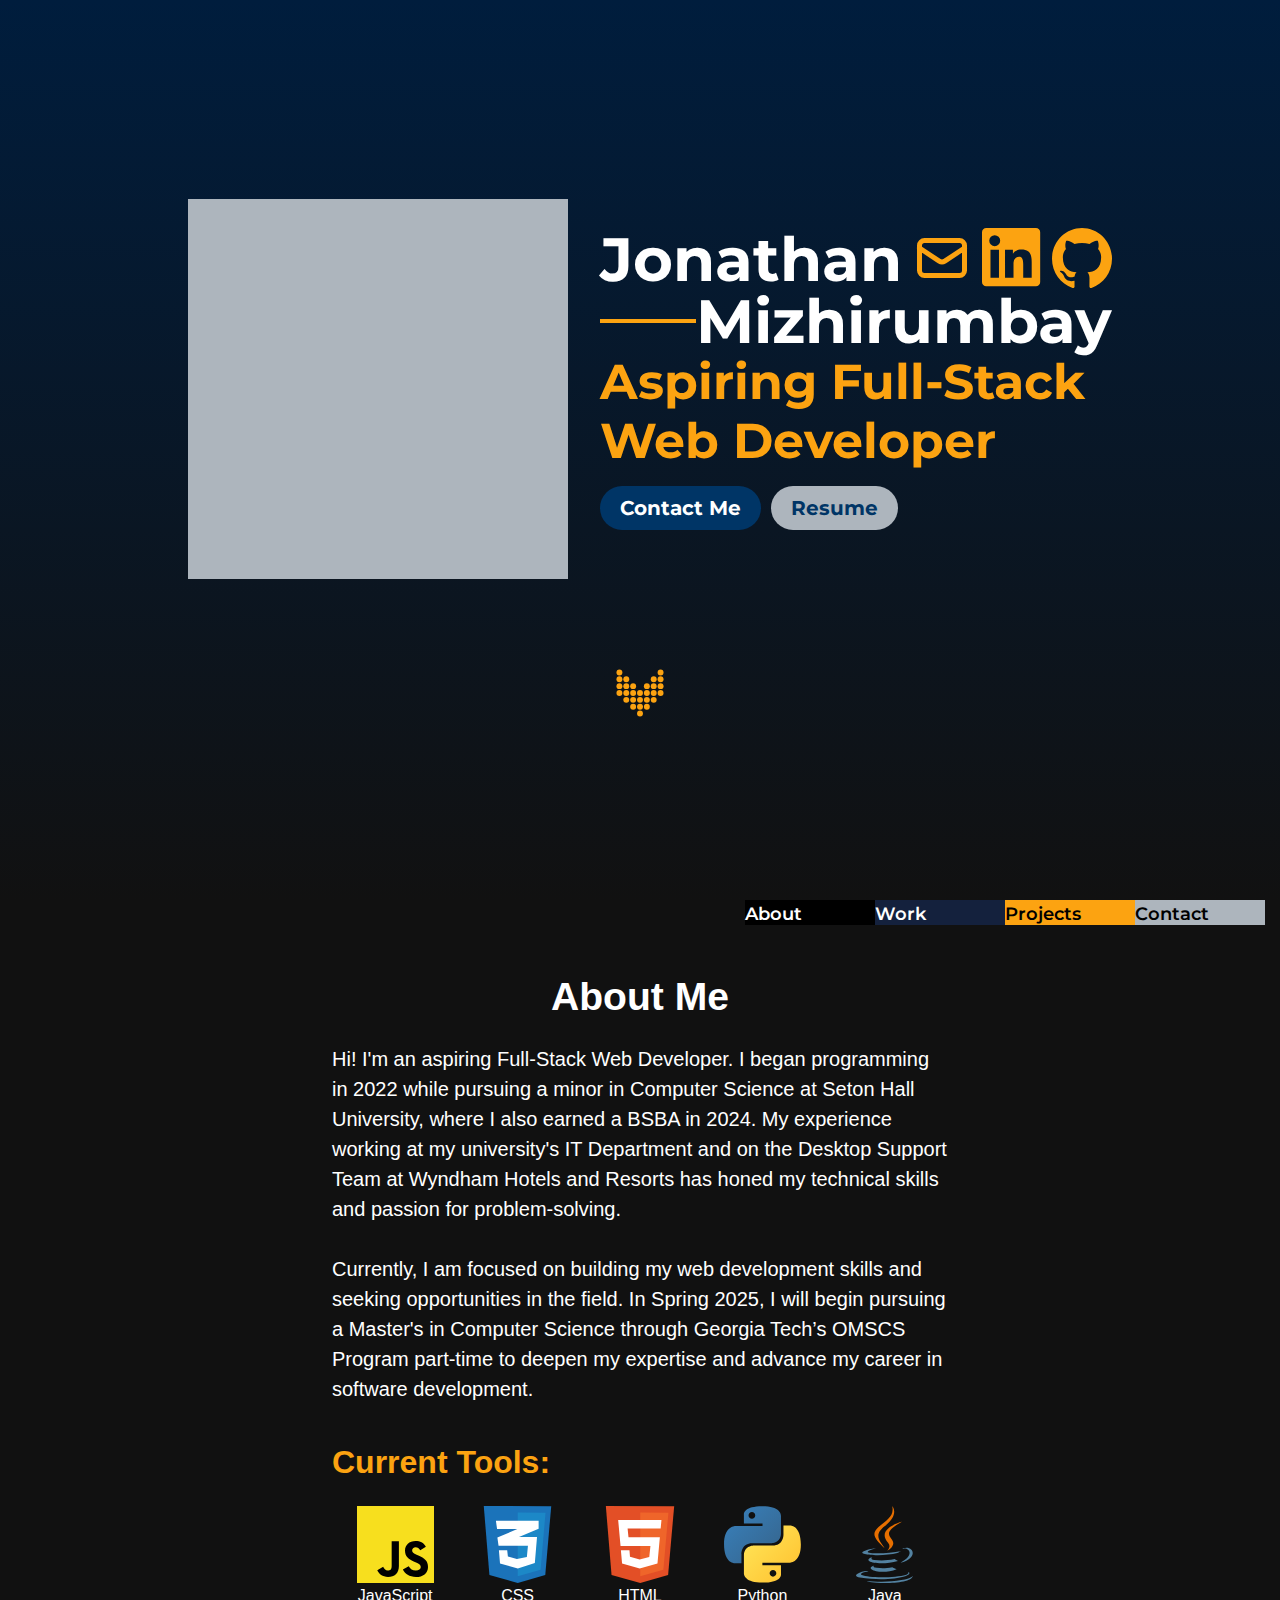
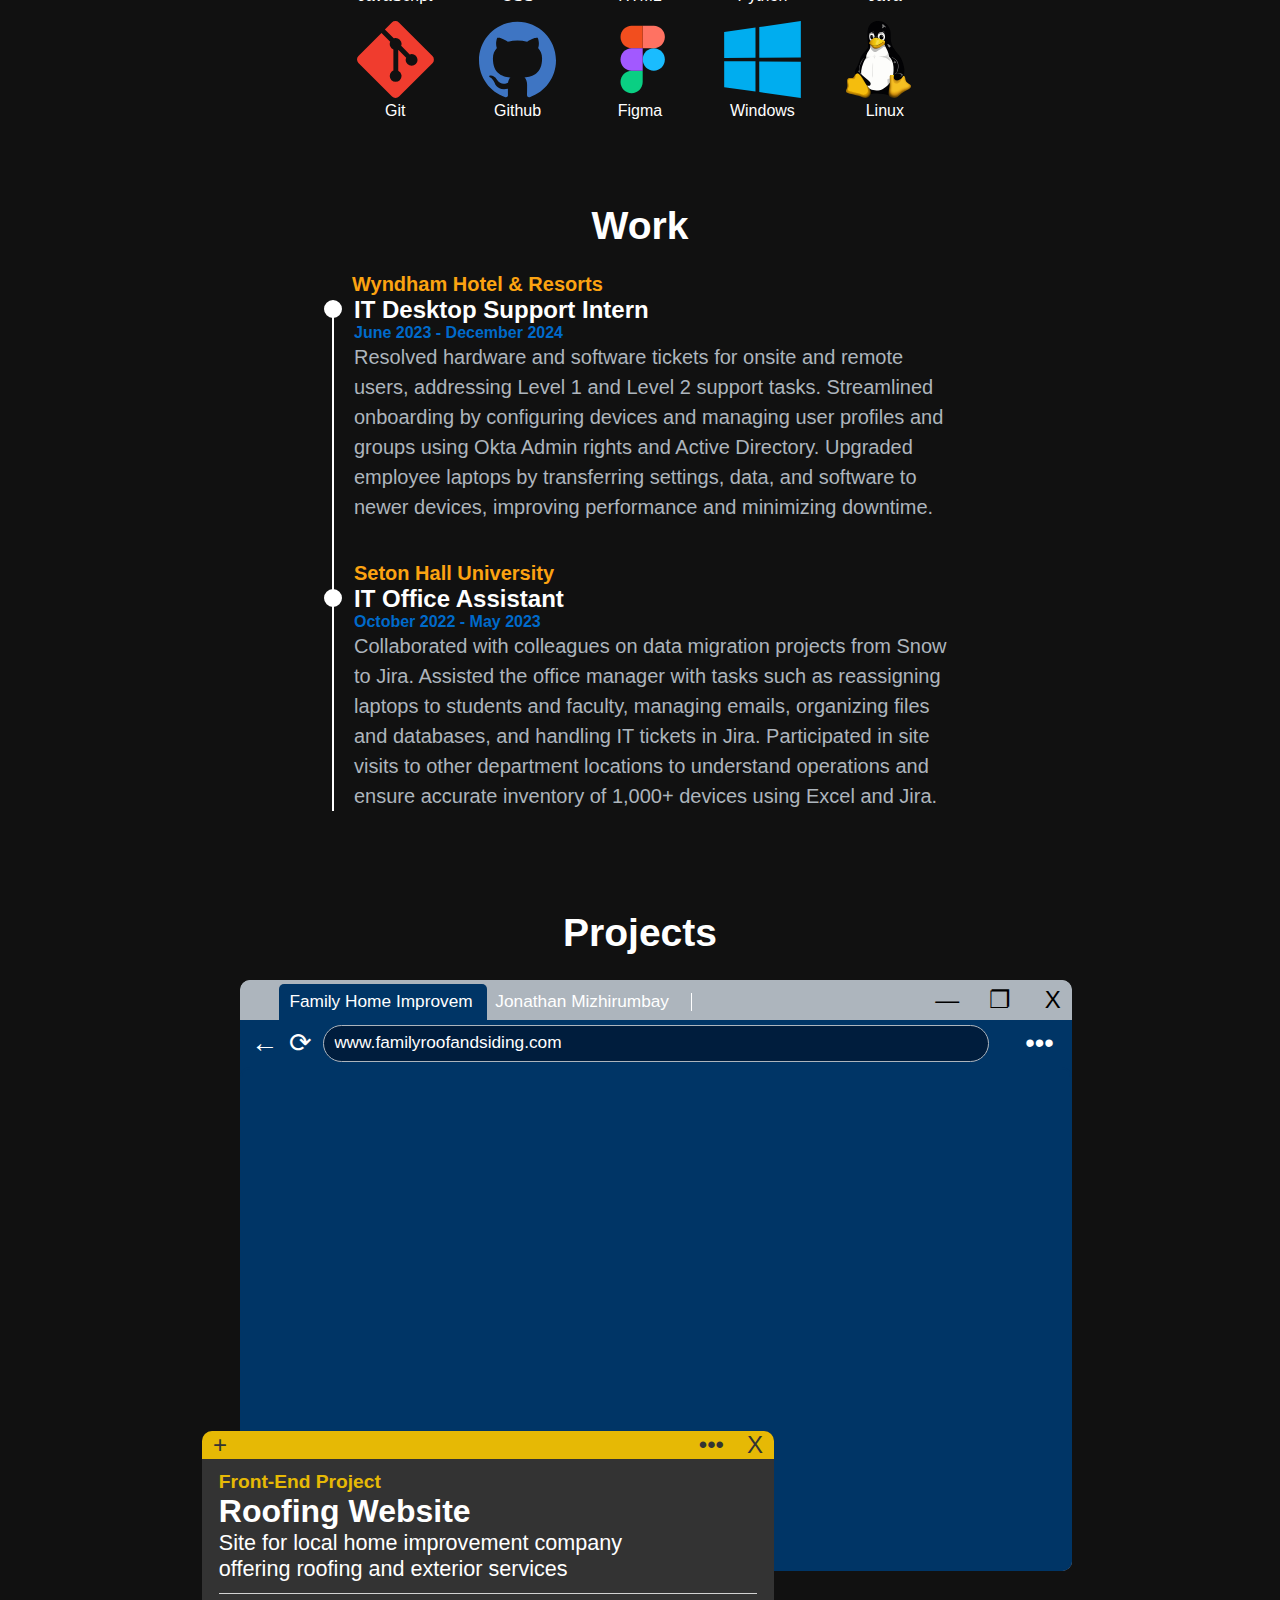
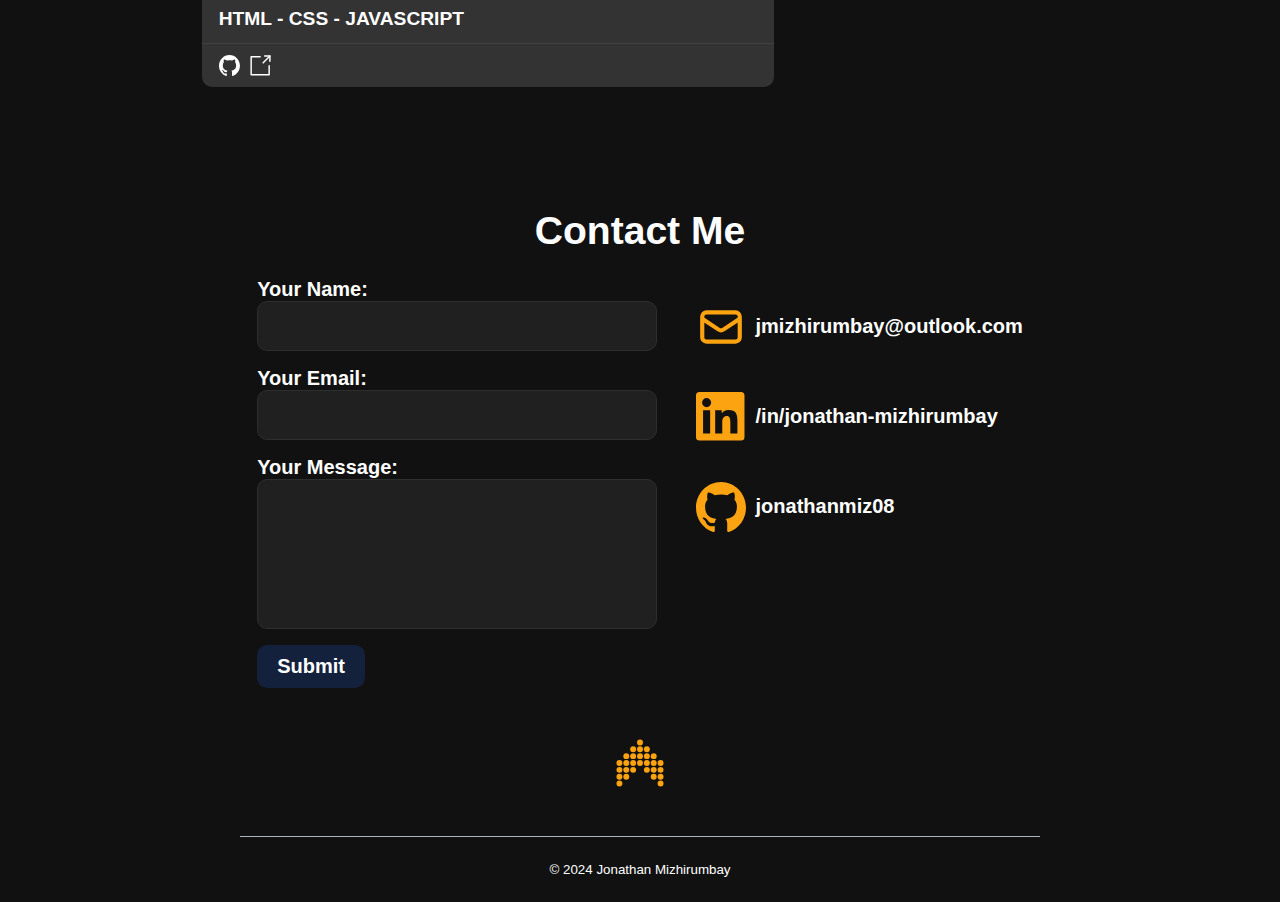
==== index.html @ 39f7cafe "UPDATED FILE NAME" ====
<!DOCTYPE html>
<html lang="en">
<head>
    <meta charset="UTF-8">
    <title>Jonathan Mizhirumbay</title>
    <meta name="viewport" content="width=device-width initial-scale=1">
    <link rel="stylesheet" href="style.css">
    <link rel="preconnect" href="https://fonts.googleapis.com">
    <link rel="preconnect" href="https://fonts.gstatic.com" crossorigin>
    <link href="https://fonts.googleapis.com/css2?family=Montserrat:ital,wght@0,100..900;1,100..900&display=swap" rel="stylesheet">
</head>
<body>

<main>
    <section id="hero">
        <!--Hero Content-->
        <div id="hero-container">
            <div id="hero-headshot-container">
                <svg id="headshot-svg" viewBox="0 0 100 100"    preserveAspectRatio="square" width="95%" height="95%">
                    <rect  x="0" y="0" width="100" height="100" fill="#ADB5BD" />
                </svg>
                <picture id="headshot-picture">
                    <source class="picture-pos" srcset="Images/headshot.webp" media="(min-width: 430px)">
                    <img class="picture-pos" src="Images/headshot-m.webp" alt="landing image" loading="eager" decoding="async">
                </picture>
            </div>
            <div id="hero-summary-container">
                <div class="heading-line">
                    <h1 id="hero-first-name">Jonathan</h1>
                    <ul id="hero-icons">
                        <li>
                            <a href="mailto:jmizhirumbay@outlook.com"><img src="SVGs/mail-svgrepo-com.svg"></a>
                        </li>
                        <li>
                            <a href="https://www.linkedin.com/in/jonathan-mizhirumbay">
                                <img src="SVGs/linkedin-icon-2-logo-svgrepo-com.svg">
                            </a>
                        </li>
                        <li>
                            <a href="https://github.com/jonathanmiz08"><img src="SVGs/github-142-svgrepo-com.svg"></a>
                        </li>
                    </ul>
                </div>
                <div class="heading-line">
                    <svg viewBox="0 0 100 100" preserveAspectRatio="none" width="100%" height="4">
                        <rect x="0" y="0" width="100" height="100" fill="#FCA311" />
                    </svg>
                    <h1 id="hero-last-name">Mizhirumbay</h1>
                </div>
                <h2>Aspiring Full-Stack<br>Web Developer</h2>
                <div id="hero-buttons">
                    <a href="#contact" class="hero-button">Contact Me</a>
                    <button class="hero-button" id="resume-button">Resume</button>
                </div>

            </div>
        </div>
        <a href="#about" id="arrow"><img src="SVGs/web-arrow.svg"> </a>

    </section>
    <nav aria-label="Main navigation">
        <!--Navigation Content-->
        <div id="nav-container">
            <ul id="nav-menu"  aria-label="Navigation menu" role="menu">
                <li><a href="#about">About</a></li>
                <li><a href="#work">Work</a></li>
                <li><a href="#projects">Projects</a></li>
                <li><a href="#contact">Contact</a></li>
            </ul>
            <div class="nav-toggle" id="mobile-menu">
                <span class="bar"></span>
                <span class="bar"></span>
                <span class="bar"></span>
            </div>
        </div>
    </nav>
    <section id="about">
        <!--About Content-->
        <div id="about-container">
            <h3>About Me</h3>
            <p id="about-description">
                Hi! I'm an aspiring Full-Stack Web Developer. I began programming in 2022 while
                pursuing a minor in Computer Science at Seton Hall University, where I also earned a BSBA in 2024. My
                experience working at my university's IT Department and on the Desktop Support
                Team at Wyndham Hotels and Resorts has honed my technical skills and passion for problem-solving.
                <br></br>
                Currently, I am focused on building my web development skills and seeking opportunities in the field. In
                Spring 2025, I will begin pursuing a Master's in Computer Science through Georgia Tech’s OMSCS Program
                part-time to deepen my expertise and advance my career in software development.
            </p>
            <div id="skill-tools-title">Current Tools:</div>
            <div id="skill-tools">
                <div class="logo-wrapper">
                    <img src="SVGs/javascript-logo-svgrepo-com.svg">
                    <div>JavaScript</div>
                </div>
                <div class="logo-wrapper">
                    <img src="SVGs/css-3.svg">
                    <div>CSS</div>
                </div>
                <div class="logo-wrapper">
                    <img src="SVGs/html-1.svg">
                    <div>HTML</div>
                </div>
                <div class="logo-wrapper">
                    <img src="SVGs/python-svgrepo-com.svg">
                    <div>Python</div>
                </div>
                <div class="logo-wrapper">
                    <img src="SVGs/java-svgrepo-com.svg">
                    <div>Java</div>
                </div>
                <div class="logo-wrapper">
                    <img src="SVGs/Git-Icon-1788C.svg">
                    <div>Git</div>
                </div>
                <div class="logo-wrapper">
                    <img src="SVGs/github-color-svgrepo-com.svg">
                    <div>Github</div>
                </div>
                <div class="logo-wrapper">
                    <img src="SVGs/figma-svgrepo-com.svg">
                    <div>Figma</div>
                </div>
                <div class="logo-wrapper">
                    <img src="SVGs/microsoft-windows-22-logo-svgrepo-com.svg">
                    <div>Windows</div>
                </div>
                <div class="logo-wrapper">
                    <img src="SVGs/Tux.svg">
                    <div>Linux</div>
                </div>

            </div>
        </div>
    </section>
    <section id="work">
        <!--Work Section-->
        <div id="work-container">
            <h3>Work</h3>
            <ul class="work-list">
                <li class="work-company">Wyndham Hotel & Resorts</li>
                <li class="work-title">IT Desktop Support Intern</li>
                <li class="work-period">June 2023 - December 2024</li>
                <li class="work-tasks">
                        Resolved hardware and software tickets for onsite and remote users, addressing Level 1 and Level
                        2 support tasks. Streamlined onboarding by configuring devices and managing user profiles and
                        groups using Okta Admin rights and Active Directory. Upgraded employee laptops by transferring
                        settings, data, and software to newer devices, improving performance and minimizing downtime.

                </li>
                <li class="work-company">Seton Hall University</li>
                <li class="work-title">IT Office Assistant</li>
                <li class="work-period">October 2022 - May 2023</li>
                <li class="work-tasks">
                        Collaborated with colleagues on data migration projects from Snow to Jira. Assisted the office
                        manager with tasks such as reassigning laptops to students and faculty, managing emails,
                        organizing files and databases, and handling IT tickets in Jira. Participated in site visits to other
                        department locations to understand operations and ensure accurate inventory of 1,000+ devices
                        using Excel and Jira.
                </li>
            </ul>
        </div>
    </section>
    <section id="projects">
        <!--Project Section-->
        <h3>Projects</h3>
        <div id="toast">Copied to clipboard!</div>
        <div id="project-window-container">
            <div id="window-tabs">
                <div id="tab-logo"></div>
                <div class="tab">
                    <div class="selected-tab">
                        <div class="tab-name">Family Home Improvement LLC</div>
                    </div>
                </div>
                <div class="tab hidden">
                    <div class="selected-tab hidden">
                        <div class="tab-name">Jonathan Mizhirumbay</div>
                    </div>
                </div>
                <div id="tab-symbols">
                    <div>—</div>
                    <div>&#x2750</div>
                    <div>X</div>
                </div>
            </div>
            <div class="window-nav">
                <div class="nav-symbols">
                    <div>&#x2190</div><div>&#10227</div>

                </div>
                <div class="nav-search" style="overflow: hidden; display:flex; align-items: center;
                justify-content: center;     position: relative; ">
                    <div class="nav-url">
                        www.familyroofandsiding.com
                    </div>
                    <div class="nav-url hidden">
                        www.jonathanmiz.com
                    </div>
                </div>
                <div class="nav-symbols">
                    <div></div><div>•••</div>

                </div>
            </div>
            <div id="window-content">
                <picture class="content">
                    <source srcset="Images/fhillc-ss.webp" media="(min-width: 430px)">
                    <img class="content-ss" src="Images/fhillc-ss-m.webp" alt="landing image" loading="lazy"
                         decoding="async">
                </picture>

                <picture class="content hidden">
                    <source  srcset="Images/portfolio-ss.webp" media="(min-width: 430px)">
                    <img class="content-ss" src="Images/portfolio-ss-m.webp" alt="landing image" loading="lazy"
                         decoding="async">
                </picture>
            </div>
        </div>
        <div id="project-description-container">
            <div id="description-tab">
                <div>+</div>
                <div>•••</div>
                <div>X</div>
            </div>
            <div id="description-written-container">
                <div class="description-written">
                    <div class="project-text">
                        <span class="project-type">Front-End Project</span><br>
                        <span class="project-title">Roofing Website</span><br>
                        <span class="project-brief">Site for local home improvement company offering roofing and
                        exterior services</span>
                    </div>
                    <div class="project-tech">
                        HTML - CSS - JAVASCRIPT
                    </div>
                    <div class="project-links">
                        <a href="https://github.com/jonathanmiz08/fhillc-website"><img src="SVGs/github-mark-white.svg"></a>
                        <a href="https://familyroofandsiding.com/"><img src="SVGs/external-link.svg"></a>
                    </div>

                </div>
                <div class="description-written hidden">
                    <div class="project-text">
                        <span class="project-type">Front-End Project</span><br>
                        <span class="project-title">Portfolio Website</span><br>
                        <span class="project-brief">Site showcasing my experience, skills, and goals.</span>

                    </div>
                    <div class="project-tech">
                        HTML - CSS - JAVASCRIPT - FIGMA
                    </div>
                    <div class="project-links">
                        <a href="https://github.com/jonathanmiz08/portfolio-website"><img src="SVGs/github-mark-white.svg"></a>
                        <a href=""><img src="SVGs/external-link.svg"></a>
                    </div>
                </div>
            </div>
        </div>
    </section>
    <section id="contact">
        <!--Contact Content-->
        <h3>Contact Me</h3>
        <div id="contact-options">
            <form action="https://api.web3forms.com/submit" method="POST" role="form" aria-label="Contact Form">
                <input type="hidden" name="access_key" value="6b9c8ca7-0961-4eb6-9394-47ac9415e7b4">
                <label for="name">Your Name:</label>
                <input id="name" name="name" type="text" required>
                <label for="email">Your Email:</label>
                <input id="email" name="email" type="email" required>
                <label for="message">Your Message:</label>
                <textarea id="message" name="message" required></textarea>
                <!-- Honeypot Spam Protection -->
                <input type="checkbox" name="botcheck" class="hidden" style="display: none;">
                <button id="form-button">Submit</button>
            </form>
            <ul id="contact-links">
                <li>
                   <img src="SVGs/mail-svgrepo-com.svg">
                    <a href="mailto:jmizhirumbay@outlook.com">jmizhirumbay@outlook.com</a>
                </li>
                <li>
                    <img src="SVGs/linkedin-icon-2-logo-svgrepo-com.svg">
                    <a href="https://www.linkedin.com/in/jonathan-mizhirumbay">/in/jonathan-mizhirumbay</a>
                </li>
                <li>
                    <img src="SVGs/github-142-svgrepo-com.svg">
                    <a href="https://github.com/jonathanmiz08">jonathanmiz08</a>
                </li>
            </ul>
        </div>
    </section>
    <footer>
        <small>
            © 2024 Jonathan Mizhirumbay
        </small>
        <a href="#hero" id="footer-arrow"><img src="SVGs/web-arrow.svg"> </a>

    </footer>
</main>
<script src="app.js"></script>
</body>
</html>
---- style.css ----
* {
    margin: 0;
    padding: 0;
    box-sizing: border-box;
    font-family: -apple-system, BlinkMacSystemFont, "Segoe UI", Roboto, Helvetica, Arial, sans-serif, "Apple Color Emoji", "Segoe UI Emoji", "Segoe UI Symbol";    font-optical-sizing: auto;
    font-style: normal;
}

:root {
    font-size: min(1rem,24px);
}

body {
    font-size: 1rem;
}



main {
    overflow: clip;
    background-color: #111111;
    display: flex;
    flex-direction: column;
    align-items: center;
}

section {
    padding: 50px 0;
}



/*
HERO SECTION CONTAINERS AND CONTENT
 */


#hero {
    padding: 0;
    width: 100%;
    min-height: 100vh;
    display: flex;
    flex-direction: column;
    justify-content: center;
    align-items: center;
    background-image: linear-gradient(to bottom,#001D3D,#111111);


}

#hero-container {
    display: flex;
    justify-content: center;
    align-items: center;
    flex-wrap: wrap;
    width: 100%;
    gap: 32px;
    /*flex: 1;

     */
}

#hero-headshot-container {
    width: 25em;
    max-width: 85%;
    position: relative;
    aspect-ratio: 1/1;
}

#headshot-svg {
    position: absolute;
    bottom: 0;
    right: 0;
}

#headshot-picture {
    width: 95%;
    position: absolute;
    top: 0;
    left: 0;
    aspect-ratio: 1/1;
}

.picture-pos {
    width: 100%;
    height: 100%;
    object-fit: cover;
    object-position:center 25%;
}

#hero-summary-container {
    width: 32em;
    max-width: 85%;
    flex-shrink: 1;

}

.heading-line {
    width: 100%;
    display: flex;
    align-items: center;
    line-height: 1;
}

ul {
    list-style-type: none;
}



#hero-icons {
    flex: 1;
    display: grid;
    grid-template-columns: repeat(3,1fr);
    padding: 0 0 0 10px;
    gap: 10px;
}


#hero-icons li {
    /* Make li fill its grid cell */
    width: 100%;
    height: 100%;
    display: flex;  /* Using flex to center the SVG */
    align-items: center;
    justify-content: center;
}
#hero-icons li a {
    width: 100%;
    height: auto;
}

#hero-icons li a img {
    /* Make SVG responsive */
    width: 100%;
    height: auto;
}

#hero-icons li a img:hover {
    transform: scale(1.1);
    transition: transform 0.3s ease;
}



h1 {
    font-size: 3.815em; /*min(3.815em,calc((3.815/32) * 0.45)*100vw);*/
    font-family: "Montserrat", sans-serif;
    font-optical-sizing: auto;
    font-weight: bold;
    font-style: normal;
    color: white;
    flex-shrink: 1;
    padding: 0;
}

h2 {
    font-size: 3.052em; /*min(3.052em,calc((3.052/32) * 0.45)*100vw);*/
    font-family: "Montserrat", sans-serif;
    font-optical-sizing: auto;
    font-weight: bold;
    font-style: normal;
    color: #FCA311;
}

#hero-buttons {
    margin-top: 16px;
    display: flex;
    gap: 10px;
}

.hero-button {
    padding: 10px 20px;
    border: none;
    border-radius: 30px;
    font-size: 1.25em;/*min(1.25em,calc((1.25/32) * 0.45)*100vw);*/
    font-family: "Montserrat", sans-serif;
    font-optical-sizing: auto;
    font-weight: bold;
    font-style: normal;
    text-decoration: none;
}

.hero-button:hover {
    cursor: pointer;
}

.hero-button:nth-child(1) {
    background-color: #003566;
    color: white;
}
.hero-button:nth-child(1):hover {
    background-color: #015dab;
}

.hero-button:nth-child(2) {
    background-color: #ADB5BD;
    color: #003566;
}

.hero-button:nth-child(2):hover {
    background-color: #cbd4e0;
}



#arrow {
    width: 48px;
    height: auto;
    margin-top: 10vh;

}

#arrow img {
    width: 100%;
    height: 100%;
    transform: rotate(180deg);
}

#arrow:hover {
    animation: move 2s infinite ease;
}

@keyframes move {
    0% {
        transform: translateY(0);
    }

    50% {
        transform: translateY(20px);
    }

    100% {
        transform: translateY(0);
    }
}



@media screen and (max-width: 992px) {
    #hero-container {
        flex-direction: column;
    }

    /*
    How: Due to the design of the heading I calculate the font-size by getting the ratio of the desktop 'h1' font-size
    to the width of the desktop #hero-summary-container and multiplying it by 85% of the width of screen to match the
    max width of the containers.
    Why: To ensure the lines don't break or overflow and maintain design.
     */
    h1 {
        font-size: min(2.98em,calc((3.815/32) * 85vw));
    }

    h2 {
        font-size: min(2.384em,calc((3.052/32) * 85vw));
    }

    .hero-button {
        font-size: min(1em,4vw * .85);
    }

    #hero-summary-container {
        width: 25em;
    }

    #arrow {
        width: 38px;
        margin-top: 5vh;
    }

}


/*
NAVIGATION SECTION
 */

nav {
    background-color: #111111;
    z-index: 999;
    top:0;
    position: sticky;
    width: 100%;
    display: flex;
    justify-content: center;

}

#nav-container {
    width: min(1320px,100%);
    display: flex;
    justify-content: end;
}

nav ul {
    display: flex;
    margin-right: 15px;
}

nav ul li a {
    list-style: none;
    width: 130px;
    height: 25px;
    display: flex;
    justify-content: start;
    align-items: end;
    font-size: 18px;
    font-family: "Montserrat", sans-serif;
    font-optical-sizing: auto;
    font-weight: 600;
    font-style: normal;

}
nav ul li:nth-child(1) a {background: black; color:white;}
nav ul li:nth-child(2) a {background: #14213D; color:white}
nav ul li:nth-child(3) a {background: #FCA311; color:black}
nav ul li:nth-child(4) a {background: #ADB5BD; color:black}

nav ul a {
    text-decoration: none;
}


@media screen and (max-width: 992px) {


    #nav-menu {
        background-color: #111111;
        display: grid;
        grid-template-columns: auto;
        margin: 0;
        width: 100%;
        position: absolute;
        top: -250vh;
        opacity: 0;
        transition: all 0.5s ease;
        height: 50vh;
        z-index: -1;
        color: white;
    }

    #nav-menu.active {
        background: #111111;
        top: 100%;
        opacity: 1;
        transition: all 0.5s ease;
        z-index: 999;
        height: auto;
        /*font-size: 1.6rem;

         */
    }


    .nav-toggle {
        display: flex;
        flex-direction: column;
        gap: 5px;
        height: auto;
        width: auto;
    }


    .nav-toggle .bar {
        width: 25px;
        height: 3px;
        transition: all 0.3s ease-in-out;
        background: white;
    }

    #nav-menu li {
        width: 100%;
    }

    #nav-menu li a {
        text-align: center;
        padding: min(2em,7vh);
        width: 100%;
        display: table;
        font-size: min(1.875em,7vh);
    }


    .nav-toggle {
        cursor: pointer;
    }

    #mobile-menu {
        margin-right: 15px;
    }

    #mobile-menu.active .bar:nth-child(2) {
        opacity: 0;
    }

    #mobile-menu.active .bar:nth-child(1) {
        transform: translateY(8px) rotate(45deg);
    }

    #mobile-menu.active .bar:nth-child(3) {
        transform: translateY(-8px) rotate(-45deg);
    }


}


/*
ABOUT SECTION CONTAINERS AND CONTENT
 */

#about {
    word-break: break-word;

    display: flex;
    justify-content: center;
}

#about-container {
    width: min(85%,38.5em);
}

h3 {
    color: white;
    font-size: 2.441em;
    font-weight: bold;
    text-align: center;
    margin-bottom: 25px;
}

#about-description {
    font-size: 1.25em;
    line-height: 1.5;
    color: white;
    font-weight: 400;
    margin-bottom: 40px;
}

#skill-tools-title {
    color: #FCA311;
    font-size: 2rem;
    font-weight: bold;
    margin-bottom: 25px;
}

#skill-tools {
    width: 100%;
    height: auto;
    display: grid;
    grid-template-columns: repeat(5, 1fr);
    grid-gap: 8%;
    padding: 0 4%;
    font-size: min(1em,2.2vw);
    color: white;
    text-align: center;
    font-weight: 400;
}

#logo-wrapper {
    display: flex;
    flex-direction: column;
    align-items: center;
    justify-content: center;
    text-align: center;
}


.logo-wrapper img {
    width: 100%;
    height: auto;
}

@media screen and (max-width: 430px) {
    h3 {
        font-size: 1.953em;
    }

    #about-description {
        font-size: 1.125em;
    }

    #skill-tools-title {
        font-size: 1.8em;
    }
}


/*
WORK SECTION CONTAINERS AND CONTENT
 */

#work {
    display: flex;
    justify-content: center;
}

#work-container {
    width: min(38.5em, 85%);
}



.work-list li {
    border-left: 2px solid white;
    padding-left: 20px;
}

.work-company {
    font-size: 1.25em;
    font-weight: 600;
    color: #FCA311;
}

.work-company:nth-child(1) {
    border-left: none;
}


.work-title {
    font-size: 1.5em;
    font-weight: 600;
    color: white;

}

.work-title:nth-child(2) {
    border-color: transparent;
    border-image: linear-gradient(to bottom, transparent 41%, white 59%) 1;
}



.work-title::before {
     content: "";
     width: 10px;
     height: 10px;
     background-color: white;
     display: inline-block;
     border-radius: 15px;
     margin-right: 12px;
     margin-left: -30px;
     border: 4px solid white;
 }

/*
@keyframes pulse {
    0%, 100% {
        background-color: red;
    }
    50% {
        background-color: white;
    }

}

 */

.work-title:nth-child(2)::before {
    animation: pulse 2s infinite;

}

.work-tasks:nth-child(4) {
    padding-bottom: 40px;
}

.work-period {
    font-weight: 600;
    color: #006aca;
}

.work-tasks {
    font-weight: 400;
    color: #ADB5BD;
    line-height: 1.5;
    font-size: 1.25em;
}

@media screen and (max-width: 430px) {
    .work-company {
        font-size: 1.125em;

    }

    .work-title {
        font-size: 1.35em;


    }

    .work-period {
        font-size: 0.9em;
    }
    .work-tasks {

        font-size: 1.125em;
    }
}





/*
PROJECT SECTION CONTAINERS AND CONTENT
 */

#projects {
    width: 100%;
    position: relative;
    z-index: 3;
    display: flex;
    justify-content: center;
    align-items: center;
    flex-direction: column;
}

#toast {
    position: fixed;
    top: 50%;
    left: 50%;
    transform: translate(-50%, -50%);
    background-color: rgba(0, 0, 0, 0.85);
    color: white;
    padding: 12px 24px;
    border-radius: 8px;
    z-index: 1000;
    opacity: 0;
    visibility: hidden;
    transition: opacity 0.3s, visibility 0.3s;
    text-align: center;
}

#toast.show {
    opacity: 1;
    visibility: visible;
}

#project-window-container {
    width: 52rem;
    height: auto;
    margin-right: -2em;
    background-color: #ADB5BD;
    border-radius: 10px ;
    display: flex;
    flex-direction: column;
    overflow: clip;


}

#window-tabs {
    width: 100%;
    height: min(2.5em, calc(4.6581vw * 2));
    background-color: #ADB5BD;
    border-top-left-radius: 10px;
    border-top-right-radius: 10px;
    display: flex;
    align-items: end;
    position: relative;
    overflow: visible;

}



#tab-logo {
    width: min(2.5em,16.5%);
}

.tab {
    width: 24.75%;
    height: 90%;
    background-color: #ADB5BD;
    position: relative;
    z-index: 2;
    overflow: visible;
}

.tab:before {
    content: "";
    height: 50%;
    bottom: 25%;
    left: 0;
    width: 0.5px;
    background: white;
    position: absolute;
}
.tab:after {
    content: "";
    height: 50%;
    bottom: 25%;
    width: 0.5px;
    background: white;
    position: absolute;
    right: 0;
}

.tab.hidden {
    z-index: 1;
}


.selected-tab {
    width: calc(100% + 2px);
    height: 100%;
    background-color: #003566;
    position: absolute;
    border-top-right-radius: 5px;
    border-top-left-radius: 5px;
    left: -1px;
    z-index: 3;

    display: flex;
    justify-content: center;
    align-items: center;

}

.selected-tab.hidden {
    background-color: transparent;
}

.selected-tab:hover.hidden {
    opacity: 1;
    background-color: #8295A8;
    cursor: pointer;

}
.tab-name {
    width: 90%;
    height: min(1.296em, calc(2.3535vw * 2));
    font-size: min( 1.08em, calc(1.96129vw * 2));
    word-break: break-all;
    color:white;
    overflow: hidden;
}

#tab-symbols {
    width: min(6em,17.5%);
    display: grid;
    grid-template-columns: repeat(3, 1fr);
    margin-left: auto;
    gap: 10%;
    align-self: center;
    text-align: center;
    font-size: min(1.5em,3.06451vw);
}


.content.hidden {
    opacity: 0;
    visibility: hidden;
}

.nav-url {
    position: absolute;
    overflow:hidden;

    color:white;
    width:97%;
    height: min(1.296em, calc(2.3535vw * 2));
    font-size: min( 1.08em, calc(1.96129vw * 2));
    word-break: break-all;
    border-radius: 10px;


}

.nav-url:hover {
    cursor: pointer;
    text-decoration: underline;

}

.nav-url.hidden {
    visibility: hidden;
    opacity: 0;
}

#window-content {
    background-color: #003566;
    width: 100%;
    height: min(31.5em,57.1596vw);
    position: relative;
}


.window-nav {
    width: 100%;
    height: min(2.9em,calc(5.34452vw * 2));
    display: flex;
    align-items: center;
    background-color: #003566;

}

.nav-symbols {
    width: 10%;
    display: flex;
    text-align: center;
    height: 100%;
    align-items: center;
    justify-content: space-evenly;
    font-size: min(1.7em,3.06451vw);
    color: white;
}


.nav-search {
    width: 80%;
    height: 80%;
    background-color: #001D3D;
    border-radius: 30px;
    border: 1px solid #ADB5BD;
}


.content {
    width: 100%;
    height: 100%;
    position: absolute;
    border: #003566 2px solid;
    border-radius: 10px;
    overflow: clip;

}


.content-ss {
    width: 100%;
    height: 100%;
    object-fit: cover;
    object-position: top;

}

#project-description-container {
    width: 35.8em;
    height: auto    ;
    position: absolute;
    margin-left: -19em;
    top: 75%;
    border-radius: 10px;
    background-color: #333333;
}

#description-tab {
    width: 100%;
    background-color: #E6B905;
    font-size: min(1.5em,4.245283vw);
    display: flex;
    justify-content: center;
    align-items: center;
    color: #333333;
    border-top-left-radius: 10px;
    border-top-right-radius: 10px;
}

#description-tab div {
    padding: 0 2%;

}

#description-tab div:nth-child(1) {
    margin-right: auto;
}


#description-written-container {
    width: 100%;
    position: relative;

}

.description-written {
    width: 100%;
    height: auto;
    position: absolute;
    display: flex;
    flex-direction: column;
    justify-content: center;
    padding: 1px 0;
    background: #333333;
    border-bottom-left-radius: 10px;
    border-bottom-right-radius: 10px;
    overflow: hidden;
}

.description-written.hidden {
    opacity: 0;
    visibility: hidden;
}


.project-text {
    width: min(28.6em,94%);
    margin-left: 3%;
    padding: min(0.7em, calc(1.69811321vw * 1.5)) 0;

}

.project-type {
    font-size: min(1.2em,calc(2.971698vw * 1.5));
    color: #E6B905;
    font-weight: 600;
}

.project-title {
    font-size: min(2em,calc(5.09433962vw * 1.5));
    color: white;
    font-weight: 600;
}

.project-brief {
    font-size: min(1.35em, calc(3.389622642vw * 1.5));
    color:white;
    font-weight: 400;

}

.project-tech {
    width: min(28.6em,94%);
    border-top: lightgray 1px solid;
    font-size: min(1.2em,calc(2.971698vw * 1.5));
    font-weight: 600;
    align-items: center;
    color: white;
    margin-left: 3%;
    display: flex;
    padding: min(0.7em, calc(1.69811321vw * 1.5)) 0;
}

.project-links {
    width: 100%;
    height: min(2.7em, calc(6.79245283vw * 1.5));
    border-top: #414141 1px solid;
    display: flex;
    justify-content: start;
    align-items: center;
    gap: 10px;
    padding-left: 3%;

}

.project-links a {
    height: 50%;
    display: flex;
    align-items: center;
    justify-content: center;
}

.project-links img {
    height: 100%;
}

.project-links img:hover {
    transform: scale(1.1);
    transition: transform 0.3s ease;
}


@media screen and (max-width: 56rem) {
    #project-window-container {
        max-width: 95%;
        margin: 0;
    }
    #project-description-container {
        max-width: 90%;
        margin: 0;
    }
}

@media screen and (max-width: 992px) {
    .nav-url {
        text-decoration: underline;
    }
}

/*
CONTACT SECTION CONTAINERS AND CONTENT
 */

#contact {
    margin-top: 8.625em;
    width: 100%;
    display: flex;
    flex-direction: column;
    justify-content: center;
}



#contact-options {
    display: flex;
    justify-content: center;
    gap: 3%;
    flex-wrap: wrap;

}

form {
    display: flex;
    flex-direction: column;
    color: white;
    font-weight: bold;
    width: min(25em,85%);
}

label {
    font-size: 1.25em;
    font-weight: bold;
}

input {
    height: 50px;
    border-radius: 10px;
    background-color: #202020;
    border: 1px solid #2E2E2E;
    margin-bottom: 16px;
    font-size: 1.25em;
    color: white;
}

#message {
    height: 150px;
    background-color: #202020;
    border: 1px solid #2E2E2E;
    border-radius: 10px;
    margin-bottom: 16px;
    resize: none;
    font-size: 1.25em;
    color: white;

}

#contact-links {
    max-width: 85%;
}

#contact-links li {
    margin-top: 40px;
    display: flex;
    flex-wrap: wrap;
    align-items: center;
    gap: 10px;
    color: white;
}

#contact-links li:nth-child(1) {
    margin-top: 24px;
}

#contact-links img {
    width:3.125em;

}

#contact-links a {
    font-size: 1.25em;
    font-weight: bold;
    word-break: break-word;
    text-decoration: none;
    color: white;
}

#contact-links a:hover {
    text-decoration: underline;
}

#form-button {
    align-self: start;
    padding: 10px 20px;
    border: none;
    border-radius: 10px;
    font-size: 1.25em;
    font-weight: bold;
    background-color: #14213D;
    color: white;
}

#form-button:hover {
    background-color: #253e70;
    cursor: pointer;
}


@media screen and (max-width: 992px) {

    #contact {
        margin-top: 9.625em;
    }


    #contact-links img {
        width:2.441em;

    }

    #contact-options {
        flex-direction: column;
        align-items: center;
    }

    label {
        font-size: 1.125em;
    }

    #contact-links a {
        font-size: 1.125em;
    }

    #form-button {
        font-size: 1.125em;
    }
}

/*
FOOTER SECTION
 */


footer {
    border-top: solid 1px #ADB5BD;
    padding: 25px 0;
    width: min(90%, 800px);
    display: flex;
    justify-content: center;
    position: relative;
    margin-top: 98px;

}

small {
    color: white;
}
#footer-arrow {
    position: absolute;
    width: 48px;
    height: auto;
    top: -98px;
}

#footer-arrow img {
    width: 100%;
    height: 100%;
}


#footer-arrow:hover {
    animation: move2 2s infinite ease;
}

@keyframes move2 {
    0% {
        transform: translateY(0);
    }

    50% {
        transform: translateY(-20px);
    }

    100% {
        transform: translateY(0);
    }
}


@media screen and (max-width: 992px) {
    footer {
        margin-top: 88px;

    }
    #footer-arrow {
        width: 38px;
        top: -88px;
    }

}
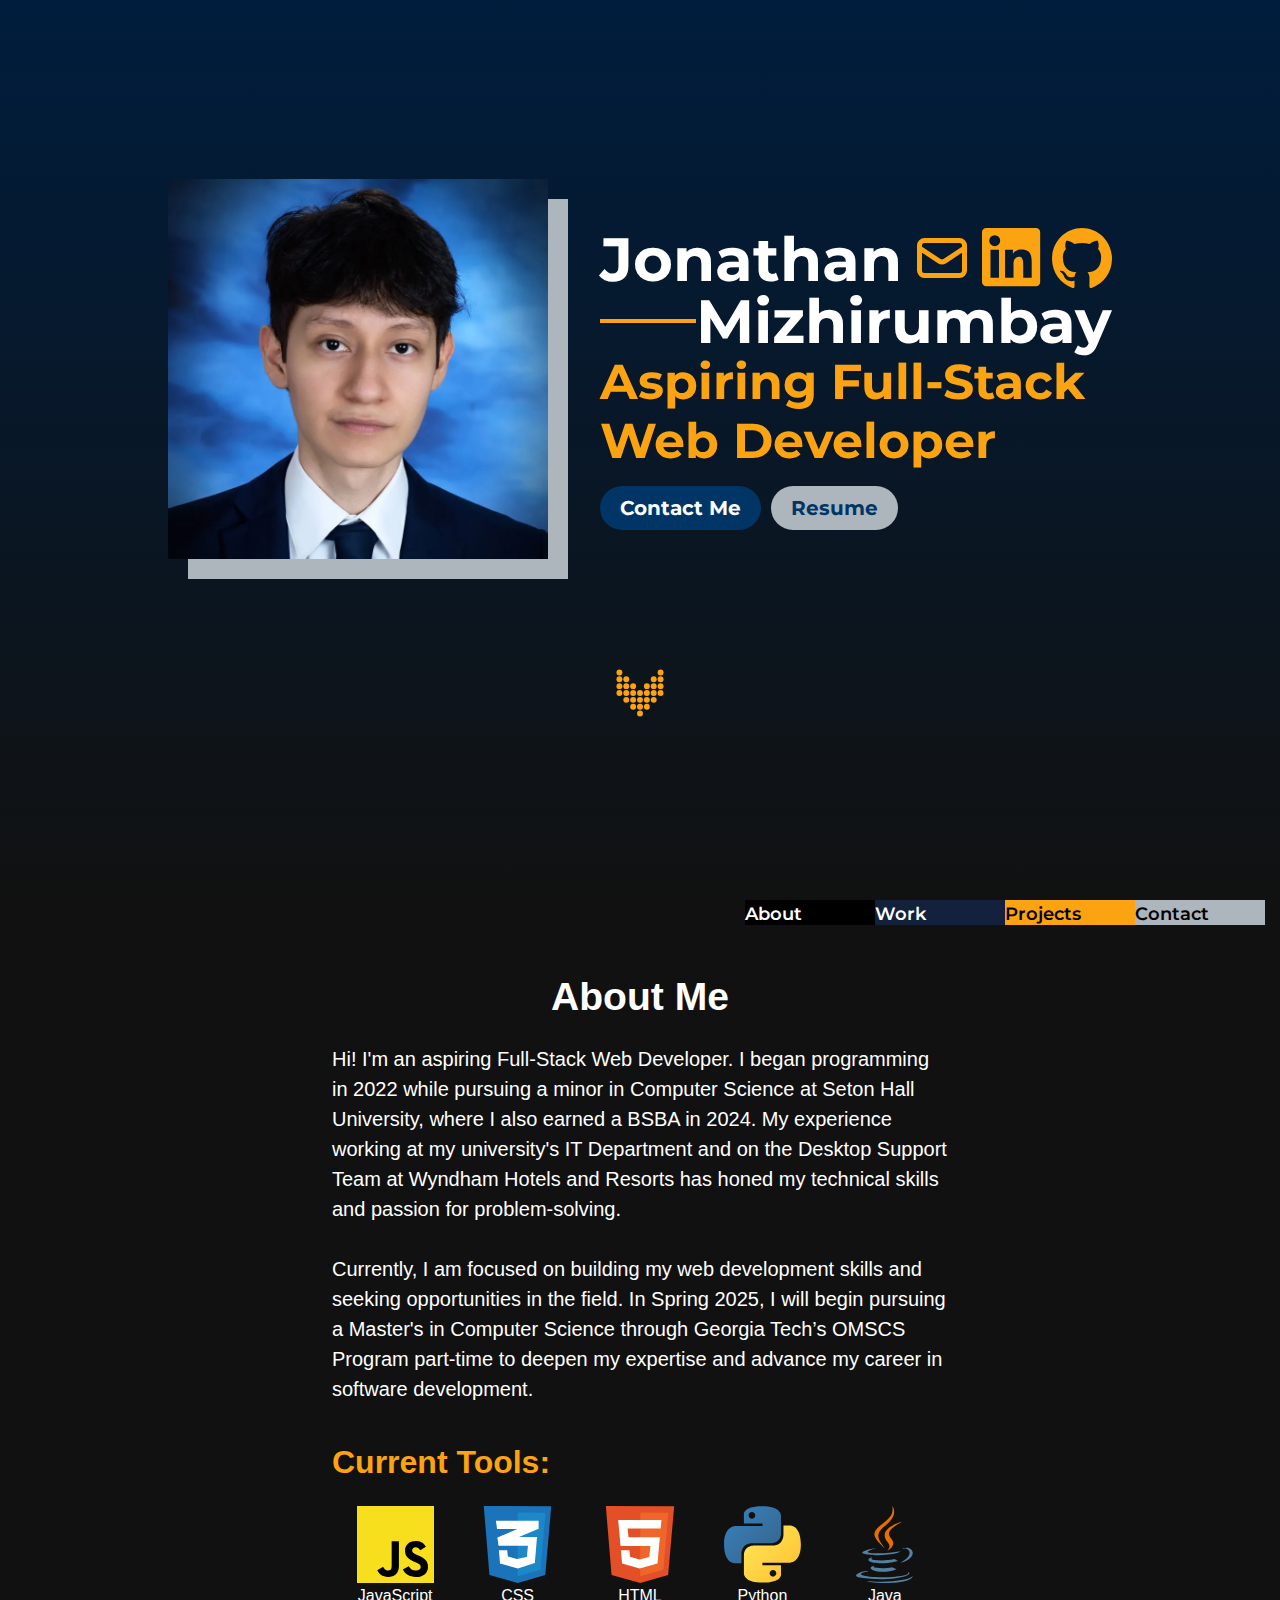
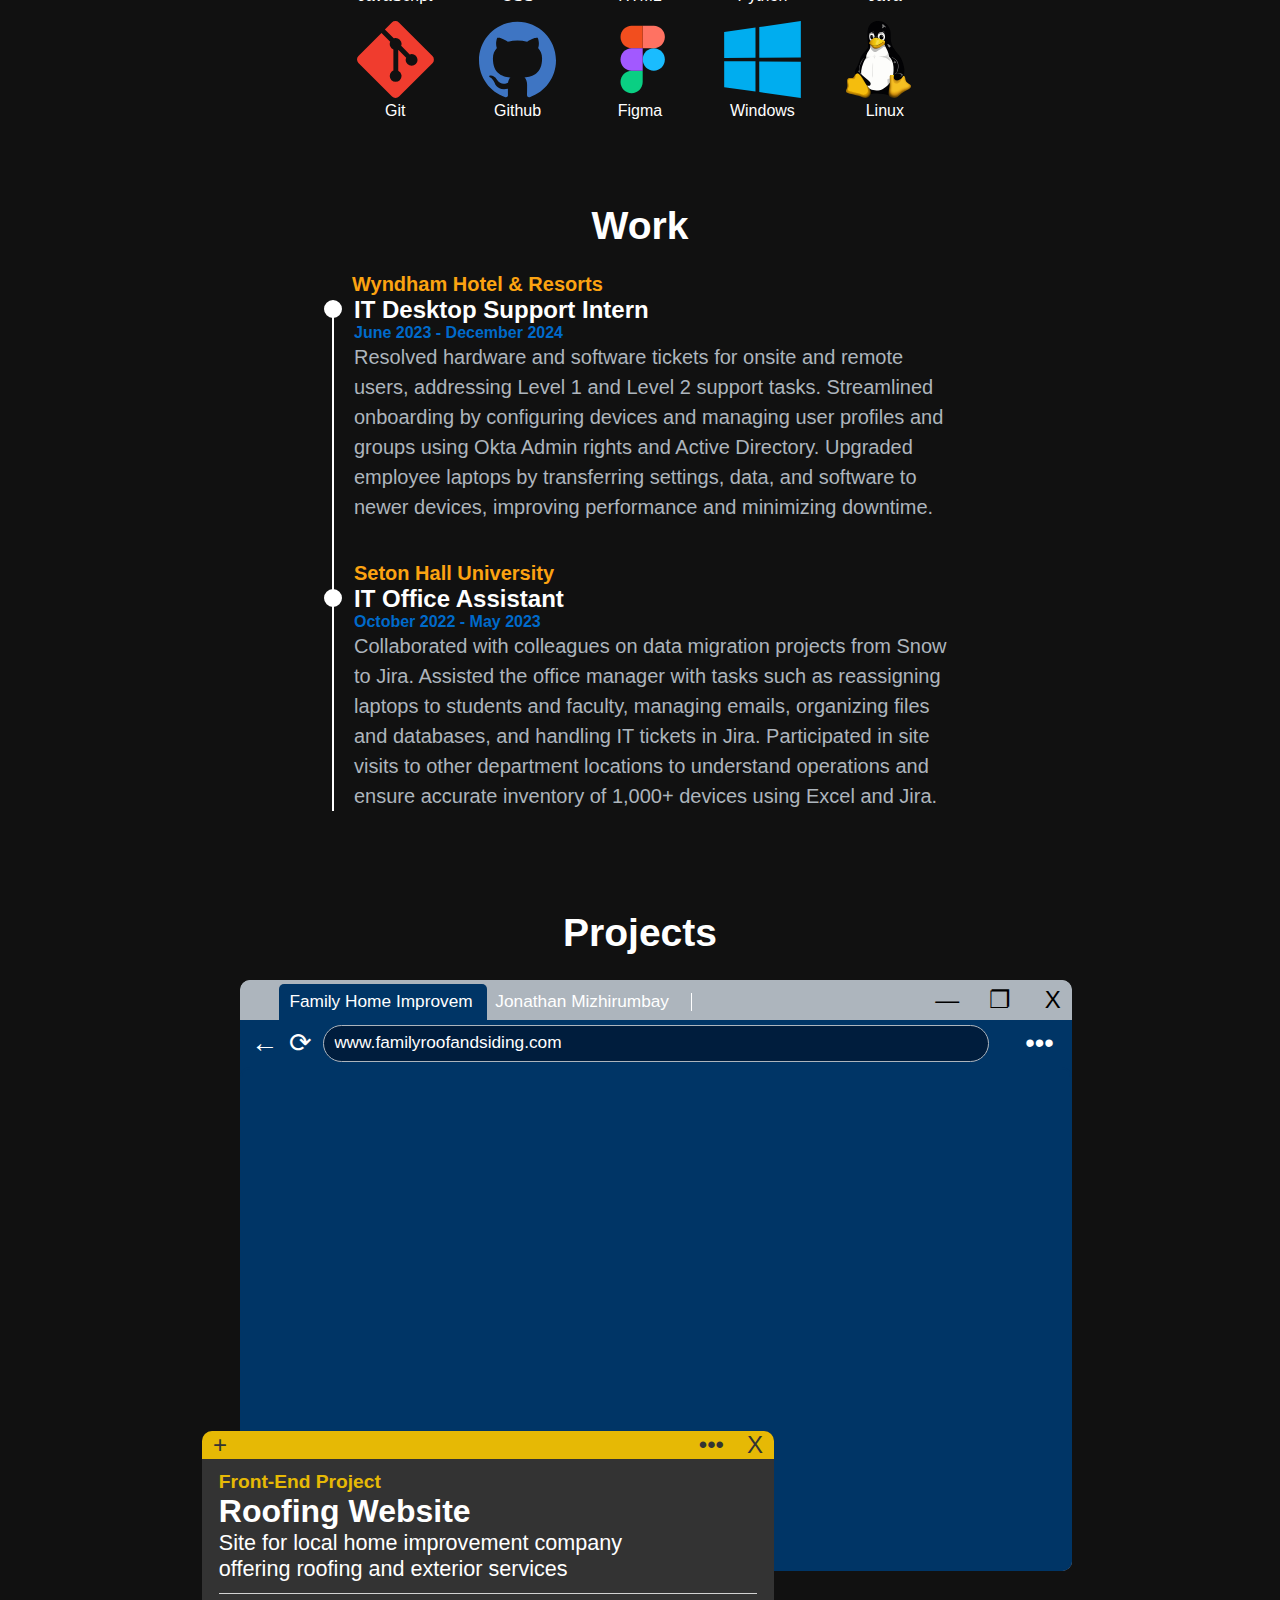
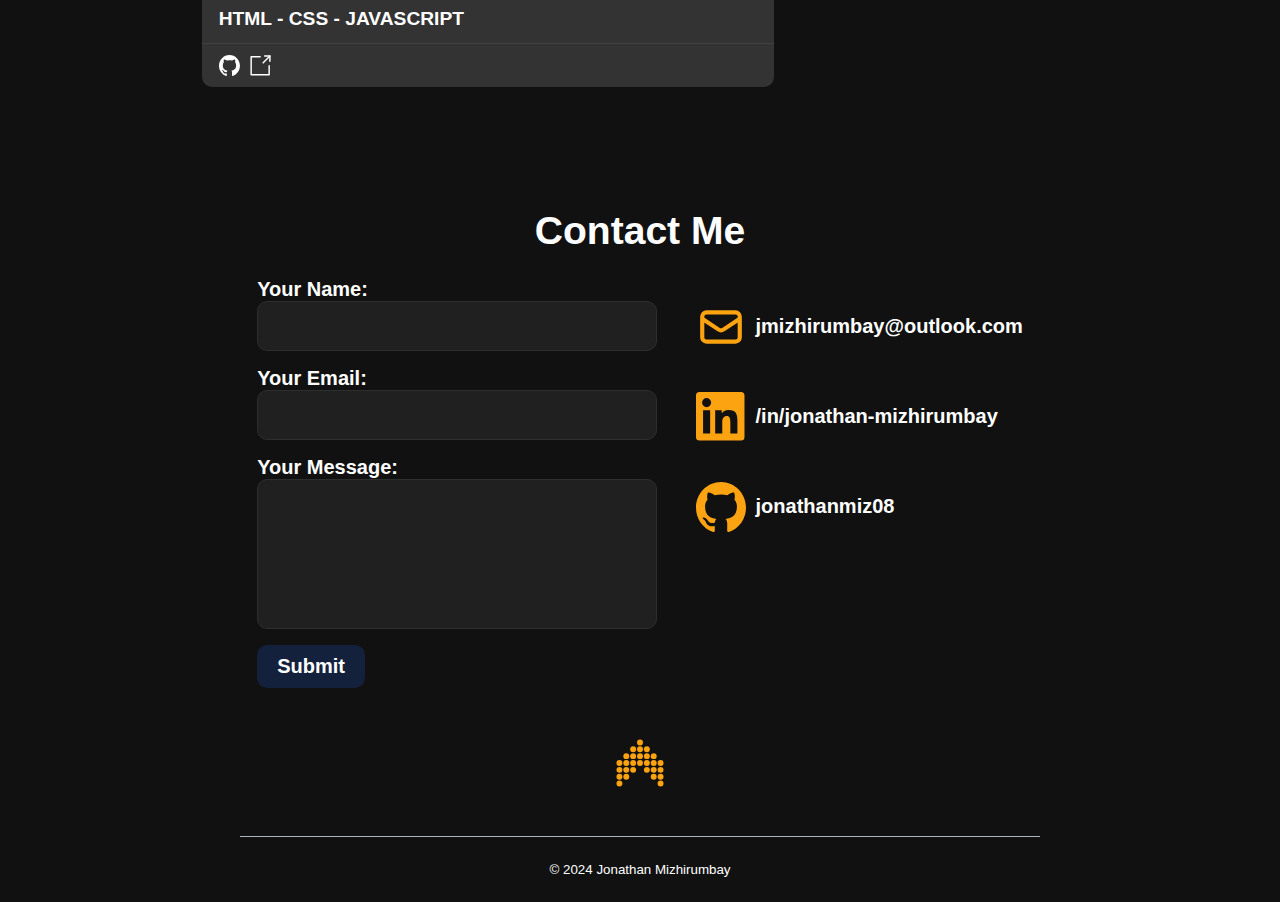
==== commit 981115c1: "EDITED FONT SIZE AND TEXT DECORATION" ====
--- a/index.html
+++ b/index.html
@@ -55,7 +55,7 @@
 
             </div>
         </div>
-        <a href="#about" id="arrow"><img src="SVGs/web-arrow.svg"> </a>
+            <a href="#about" id="arrow"><img src="SVGs/web-arrow.svg"> </a>
 
     </section>
     <nav aria-label="Main navigation">
--- a/style.css
+++ b/style.css
@@ -439,7 +439,7 @@
 
 #skill-tools-title {
     color: #FCA311;
-    font-size: 2rem;
+    font-size: 2em;
     font-weight: bold;
     margin-bottom: 25px;
 }
@@ -451,7 +451,7 @@
     grid-template-columns: repeat(5, 1fr);
     grid-gap: 8%;
     padding: 0 4%;
-    font-size: min(1em,2.2vw);
+    font-size: min(1em,2.1vw);
     color: white;
     text-align: center;
     font-weight: 400;
@@ -1114,6 +1114,10 @@
     #form-button {
         font-size: 1.125em;
     }
+
+    #contact-links a {
+        text-decoration: underline;
+    }
 }
 
 /*
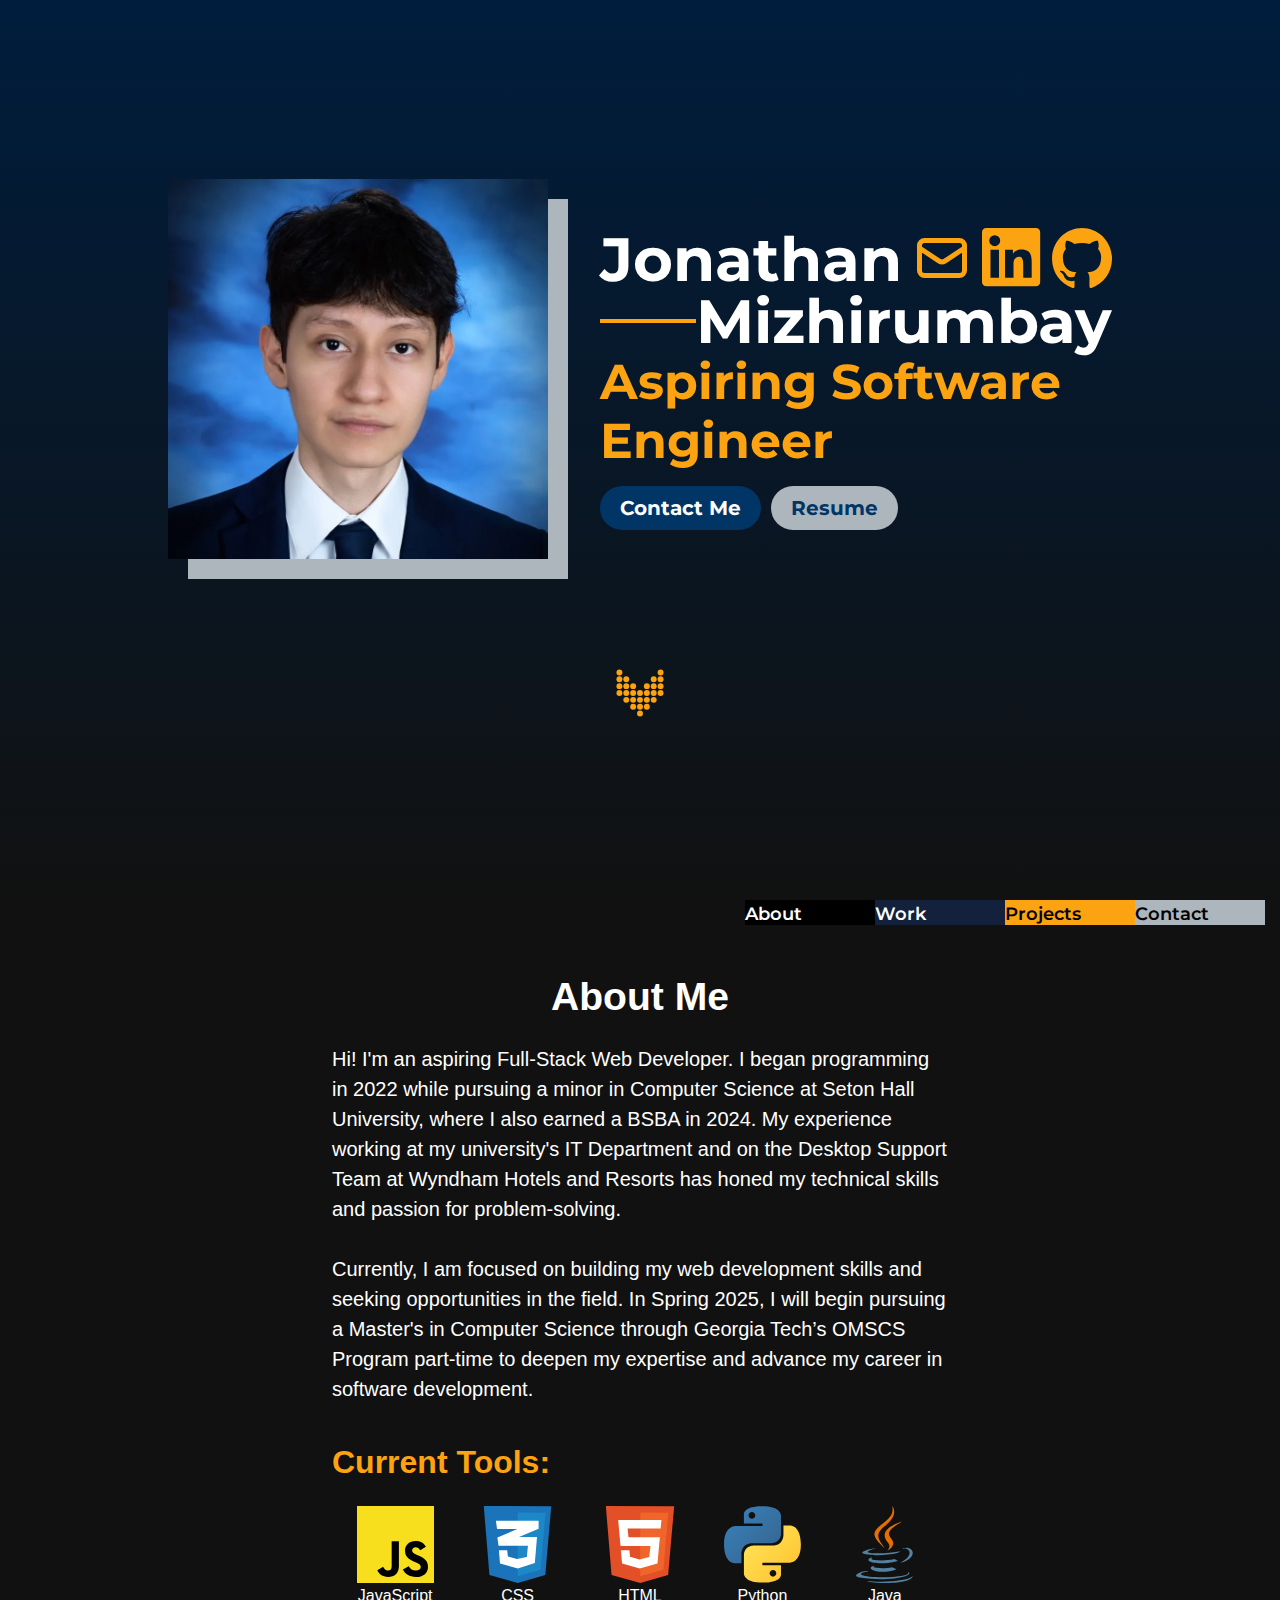
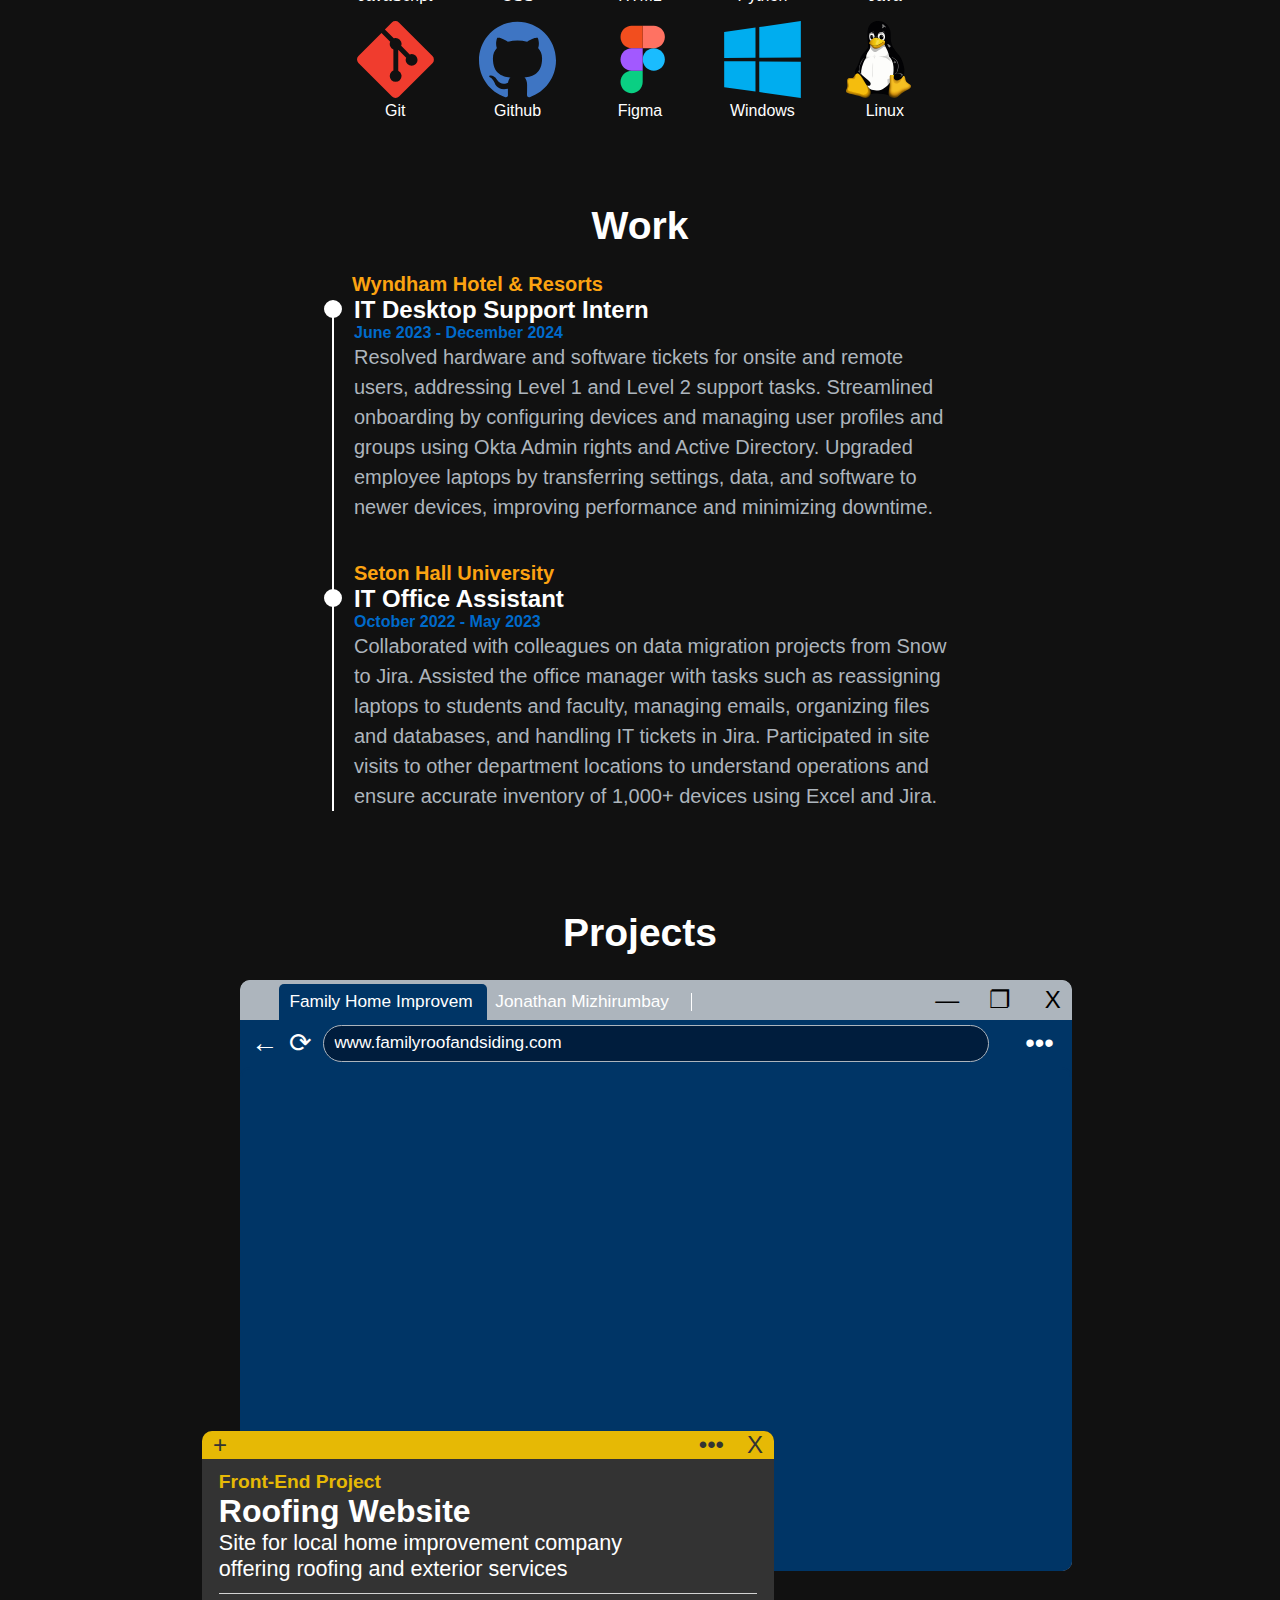
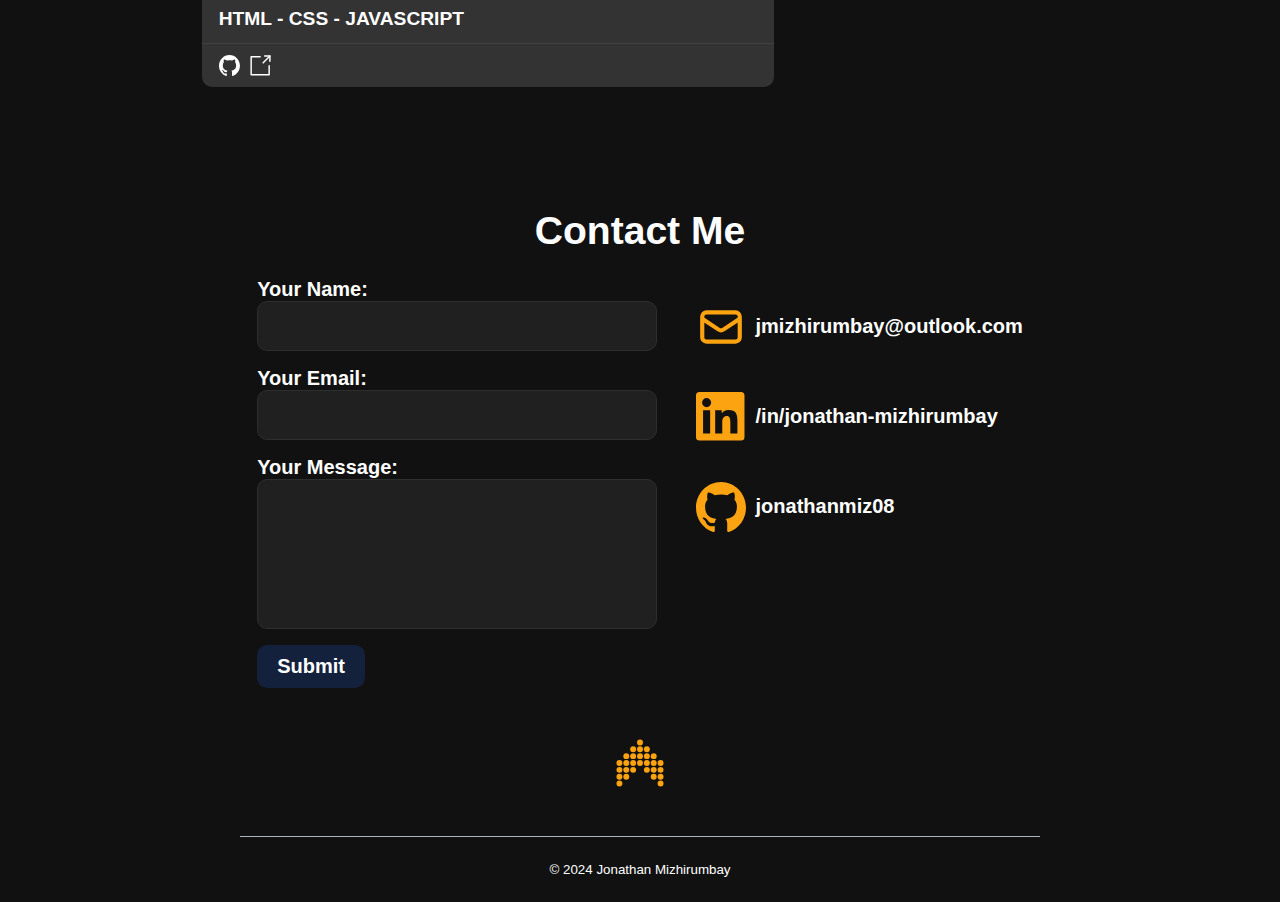
==== commit ac236112: "UPDATE LANDING PAGE SELF-TITLE" ====
--- a/index.html
+++ b/index.html
@@ -47,7 +47,7 @@
                     </svg>
                     <h1 id="hero-last-name">Mizhirumbay</h1>
                 </div>
-                <h2>Aspiring Full-Stack<br>Web Developer</h2>
+                <h2>Aspiring Software<br>Engineer</h2>
                 <div id="hero-buttons">
                     <a href="#contact" class="hero-button">Contact Me</a>
                     <button class="hero-button" id="resume-button">Resume</button>
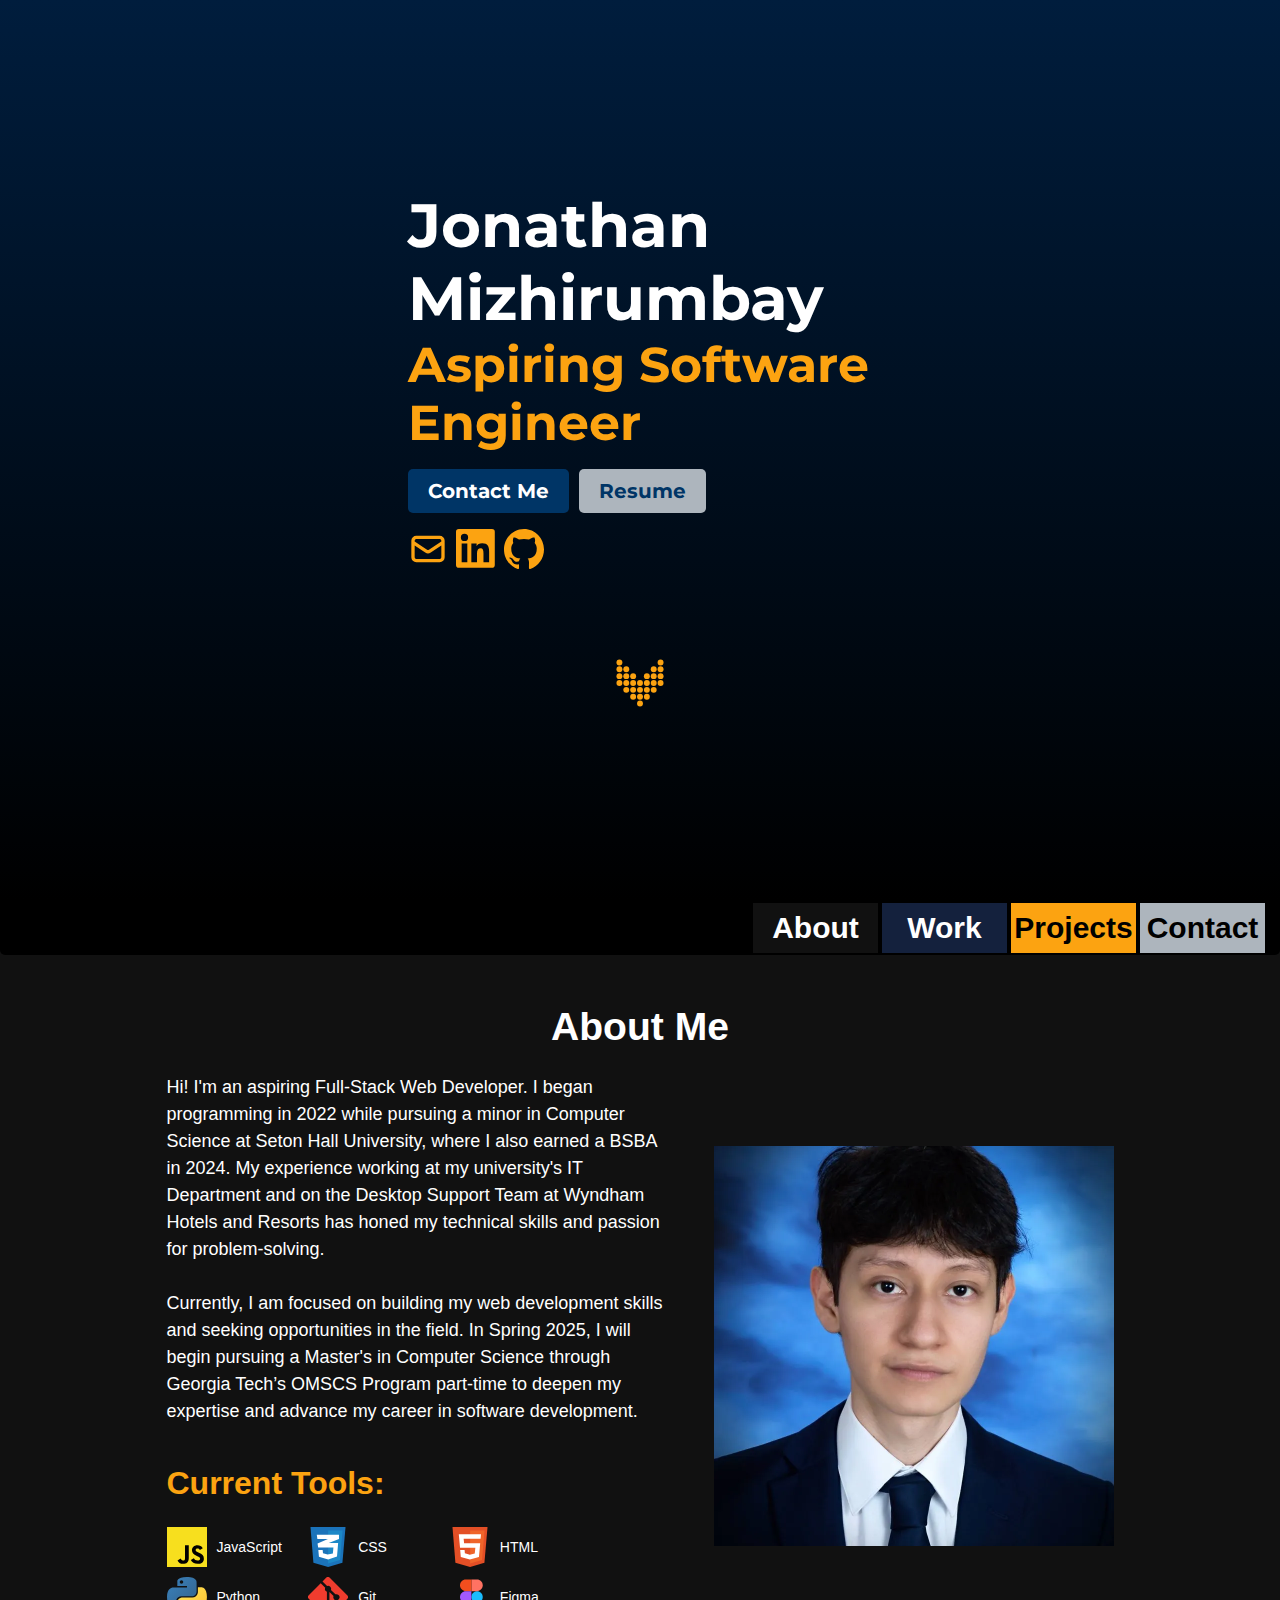
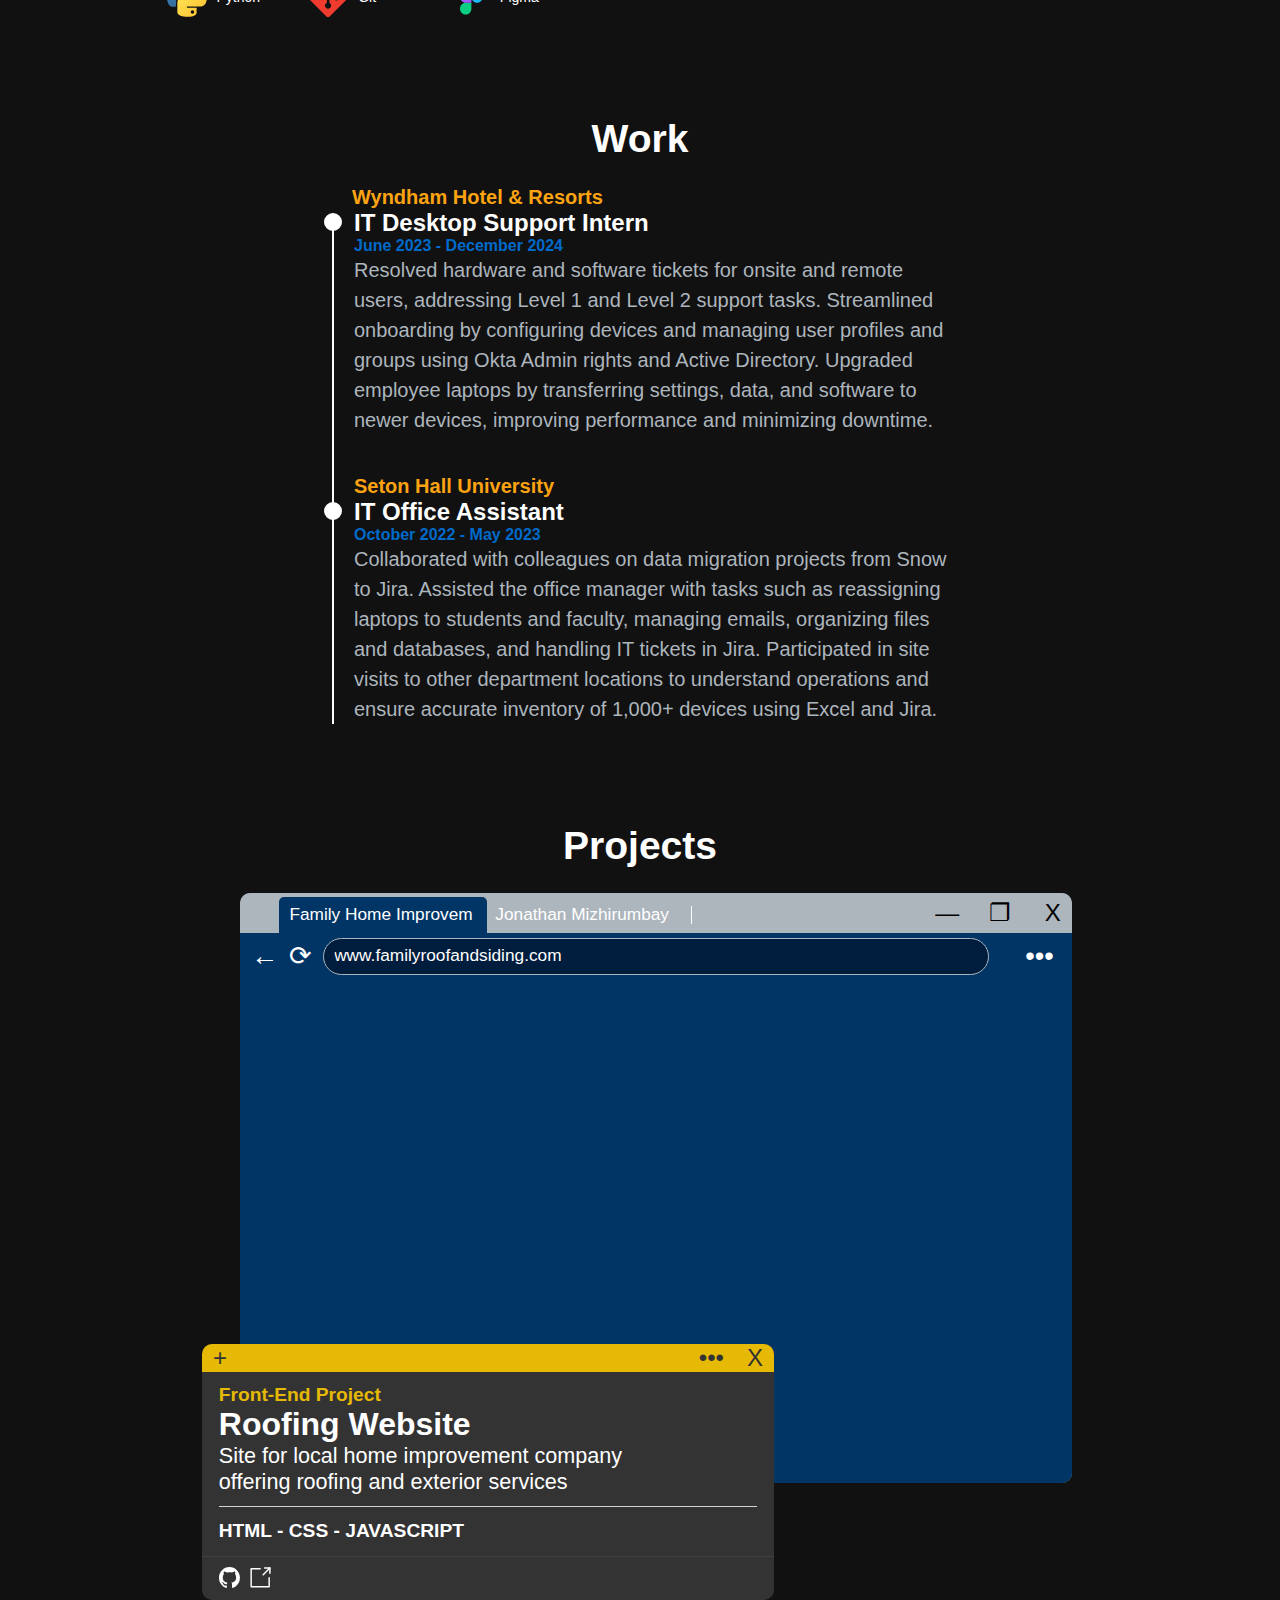
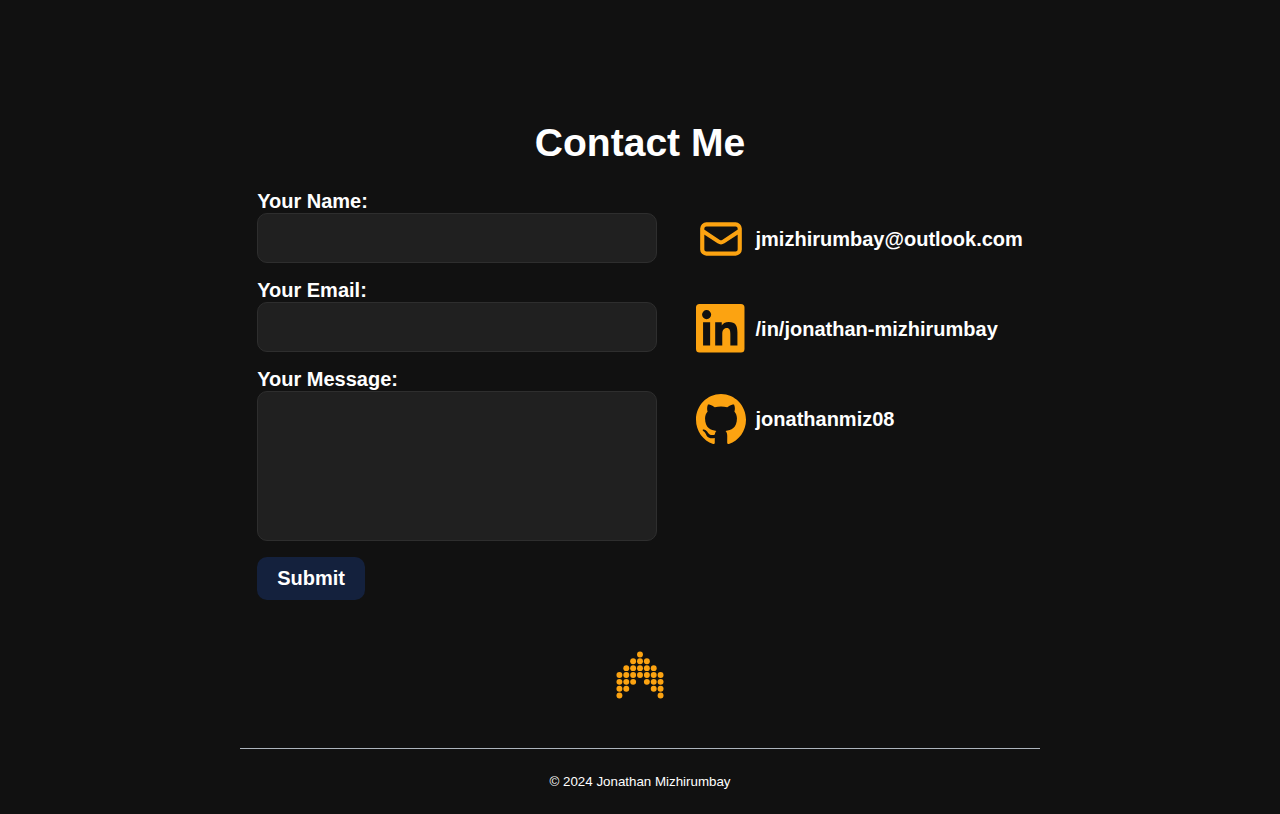
==== commit 776df369: "UPDATE DESIGN OF HERO AND ABOUT SECTION - Removed any unused code after redesign" ====
--- a/index.html
+++ b/index.html
@@ -14,125 +14,102 @@
 <main>
     <section id="hero">
         <!--Hero Content-->
+
         <div id="hero-container">
-            <div id="hero-headshot-container">
-                <svg id="headshot-svg" viewBox="0 0 100 100"    preserveAspectRatio="square" width="95%" height="95%">
-                    <rect  x="0" y="0" width="100" height="100" fill="#ADB5BD" />
-                </svg>
+            <h1>Jonathan Mizhirumbay</h1>
+            <h2>Aspiring Software Engineer</h2>
+            <div id="hero-buttons">
+                <a href="#contact" class="hero-button">Contact Me</a>
+                <button class="hero-button" id="resume-button">Resume</button>
+            </div>
+            <ul id="hero-icons">
+                <li>
+                    <a href="mailto:jmizhirumbay@outlook.com"><img src="SVGs/mail-svgrepo-com.svg"></a>
+                </li>
+                <li>
+                    <a href="https://www.linkedin.com/in/jonathan-mizhirumbay">
+                        <img src="SVGs/linkedin-icon-2-logo-svgrepo-com.svg">
+                    </a>
+                </li>
+                <li>
+                    <a href="https://github.com/jonathanmiz08"><img src="SVGs/github-142-svgrepo-com.svg"></a>
+                </li>
+            </ul>
+
+        </div>
+
+        <a href="#nav" id="arrow"><img src="SVGs/web-arrow.svg"> </a>
+
+    </section>
+    <nav id="nav" aria-label="Main navigation">
+        <!--Navigation Content-->
+        <div id="nav-container">
+            <ul id="nav-menu"  aria-label="Navigation menu" role="menu">
+                <li><a href="#nav">About</a></li>
+                <li><a href="#work">Work</a></li>
+                <li><a href="#projects">Projects</a></li>
+                <li><a href="#contact">Contact</a></li>
+            </ul>
+            <div class="nav-toggle" id="mobile-menu">
+                <span class="bar"></span>
+                <span class="bar"></span>
+                <span class="bar"></span>
+            </div>
+        </div>
+    </nav>
+    <section id="about">
+        <!--About Content-->
+            <h3>About Me</h3>
+            <div id="about-container">
+                <div>
+                    <p id="about-description">
+                        Hi! I'm an aspiring Full-Stack Web Developer. I began programming in 2022 while
+                        pursuing a minor in Computer Science at Seton Hall University, where I also earned a BSBA in 2024. My
+                        experience working at my university's IT Department and on the Desktop Support
+                        Team at Wyndham Hotels and Resorts has honed my technical skills and passion for problem-solving.
+                        <br></br>
+                        Currently, I am focused on building my web development skills and seeking opportunities in the field. In
+                        Spring 2025, I will begin pursuing a Master's in Computer Science through Georgia Tech’s OMSCS Program
+                        part-time to deepen my expertise and advance my career in software development.
+                    </p>
+                    <div id="skill-tools-title">Current Tools:</div>
+                    <div id="skill-tools">
+                        <div class="logo-wrapper">
+                            <img src="SVGs/javascript-logo-svgrepo-com.svg">
+                            <div>JavaScript</div>
+                        </div>
+                        <div class="logo-wrapper">
+                            <img src="SVGs/css-3.svg">
+                            <div>CSS</div>
+                        </div>
+                        <div class="logo-wrapper">
+                            <img src="SVGs/html-1.svg">
+                            <div>HTML</div>
+                        </div>
+                        <div class="logo-wrapper">
+                            <img src="SVGs/python-svgrepo-com.svg">
+                            <div>Python</div>
+                        </div>
+
+                        <div class="logo-wrapper">
+                            <img src="SVGs/Git-Icon-1788C.svg">
+                            <div>Git</div>
+                        </div>
+
+                        <div class="logo-wrapper">
+                            <img src="SVGs/figma-svgrepo-com.svg">
+                            <div>Figma</div>
+                        </div>
+                    </div>
+                </div>
+
                 <picture id="headshot-picture">
                     <source class="picture-pos" srcset="Images/headshot.webp" media="(min-width: 430px)">
                     <img class="picture-pos" src="Images/headshot-m.webp" alt="landing image" loading="eager" decoding="async">
                 </picture>
-            </div>
-            <div id="hero-summary-container">
-                <div class="heading-line">
-                    <h1 id="hero-first-name">Jonathan</h1>
-                    <ul id="hero-icons">
-                        <li>
-                            <a href="mailto:jmizhirumbay@outlook.com"><img src="SVGs/mail-svgrepo-com.svg"></a>
-                        </li>
-                        <li>
-                            <a href="https://www.linkedin.com/in/jonathan-mizhirumbay">
-                                <img src="SVGs/linkedin-icon-2-logo-svgrepo-com.svg">
-                            </a>
-                        </li>
-                        <li>
-                            <a href="https://github.com/jonathanmiz08"><img src="SVGs/github-142-svgrepo-com.svg"></a>
-                        </li>
-                    </ul>
-                </div>
-                <div class="heading-line">
-                    <svg viewBox="0 0 100 100" preserveAspectRatio="none" width="100%" height="4">
-                        <rect x="0" y="0" width="100" height="100" fill="#FCA311" />
-                    </svg>
-                    <h1 id="hero-last-name">Mizhirumbay</h1>
-                </div>
-                <h2>Aspiring Software<br>Engineer</h2>
-                <div id="hero-buttons">
-                    <a href="#contact" class="hero-button">Contact Me</a>
-                    <button class="hero-button" id="resume-button">Resume</button>
-                </div>
-
-            </div>
-        </div>
-            <a href="#about" id="arrow"><img src="SVGs/web-arrow.svg"> </a>
-
-    </section>
-    <nav aria-label="Main navigation">
-        <!--Navigation Content-->
-        <div id="nav-container">
-            <ul id="nav-menu"  aria-label="Navigation menu" role="menu">
-                <li><a href="#about">About</a></li>
-                <li><a href="#work">Work</a></li>
-                <li><a href="#projects">Projects</a></li>
-                <li><a href="#contact">Contact</a></li>
-            </ul>
-            <div class="nav-toggle" id="mobile-menu">
-                <span class="bar"></span>
-                <span class="bar"></span>
-                <span class="bar"></span>
-            </div>
-        </div>
-    </nav>
-    <section id="about">
-        <!--About Content-->
-        <div id="about-container">
-            <h3>About Me</h3>
-            <p id="about-description">
-                Hi! I'm an aspiring Full-Stack Web Developer. I began programming in 2022 while
-                pursuing a minor in Computer Science at Seton Hall University, where I also earned a BSBA in 2024. My
-                experience working at my university's IT Department and on the Desktop Support
-                Team at Wyndham Hotels and Resorts has honed my technical skills and passion for problem-solving.
-                <br></br>
-                Currently, I am focused on building my web development skills and seeking opportunities in the field. In
-                Spring 2025, I will begin pursuing a Master's in Computer Science through Georgia Tech’s OMSCS Program
-                part-time to deepen my expertise and advance my career in software development.
-            </p>
-            <div id="skill-tools-title">Current Tools:</div>
-            <div id="skill-tools">
-                <div class="logo-wrapper">
-                    <img src="SVGs/javascript-logo-svgrepo-com.svg">
-                    <div>JavaScript</div>
-                </div>
-                <div class="logo-wrapper">
-                    <img src="SVGs/css-3.svg">
-                    <div>CSS</div>
-                </div>
-                <div class="logo-wrapper">
-                    <img src="SVGs/html-1.svg">
-                    <div>HTML</div>
-                </div>
-                <div class="logo-wrapper">
-                    <img src="SVGs/python-svgrepo-com.svg">
-                    <div>Python</div>
-                </div>
-                <div class="logo-wrapper">
-                    <img src="SVGs/java-svgrepo-com.svg">
-                    <div>Java</div>
-                </div>
-                <div class="logo-wrapper">
-                    <img src="SVGs/Git-Icon-1788C.svg">
-                    <div>Git</div>
-                </div>
-                <div class="logo-wrapper">
-                    <img src="SVGs/github-color-svgrepo-com.svg">
-                    <div>Github</div>
-                </div>
-                <div class="logo-wrapper">
-                    <img src="SVGs/figma-svgrepo-com.svg">
-                    <div>Figma</div>
-                </div>
-                <div class="logo-wrapper">
-                    <img src="SVGs/microsoft-windows-22-logo-svgrepo-com.svg">
-                    <div>Windows</div>
-                </div>
-                <div class="logo-wrapper">
-                    <img src="SVGs/Tux.svg">
-                    <div>Linux</div>
-                </div>
-
-            </div>
-        </div>
+
+            </div>
+
     </section>
     <section id="work">
         <!--Work Section-->
--- a/style.css
+++ b/style.css
@@ -43,64 +43,18 @@
     flex-direction: column;
     justify-content: center;
     align-items: center;
-    background-image: linear-gradient(to bottom,#001D3D,#111111);
-
-
-}
+    background-image: linear-gradient(to bottom,#001D3D,#000000);
+
+
+}
+
 
 #hero-container {
-    display: flex;
-    justify-content: center;
-    align-items: center;
-    flex-wrap: wrap;
-    width: 100%;
-    gap: 32px;
-    /*flex: 1;
-
-     */
-}
-
-#hero-headshot-container {
-    width: 25em;
+    width: 29em;
     max-width: 85%;
-    position: relative;
-    aspect-ratio: 1/1;
-}
-
-#headshot-svg {
-    position: absolute;
-    bottom: 0;
-    right: 0;
-}
-
-#headshot-picture {
-    width: 95%;
-    position: absolute;
-    top: 0;
-    left: 0;
-    aspect-ratio: 1/1;
-}
-
-.picture-pos {
-    width: 100%;
-    height: 100%;
-    object-fit: cover;
-    object-position:center 25%;
-}
-
-#hero-summary-container {
-    width: 32em;
-    max-width: 85%;
-    flex-shrink: 1;
-
-}
-
-.heading-line {
-    width: 100%;
-    display: flex;
-    align-items: center;
-    line-height: 1;
-}
+    line-height: 1.2;
+}
+
 
 ul {
     list-style-type: none;
@@ -109,25 +63,24 @@
 
 
 #hero-icons {
-    flex: 1;
-    display: grid;
-    grid-template-columns: repeat(3,1fr);
-    padding: 0 0 0 10px;
-    gap: 10px;
+    margin-top: 16px;
+    width: 100%;
+    display: flex;
+    flex-wrap: wrap;
+
+    gap: 8px;
 }
 
 
 #hero-icons li {
-    /* Make li fill its grid cell */
-    width: 100%;
-    height: 100%;
+
     display: flex;  /* Using flex to center the SVG */
     align-items: center;
     justify-content: center;
 }
 #hero-icons li a {
-    width: 100%;
-    height: auto;
+    width: 40px;
+    height: 40px;
 }
 
 #hero-icons li a img {
@@ -150,8 +103,6 @@
     font-weight: bold;
     font-style: normal;
     color: white;
-    flex-shrink: 1;
-    padding: 0;
 }
 
 h2 {
@@ -172,7 +123,7 @@
 .hero-button {
     padding: 10px 20px;
     border: none;
-    border-radius: 30px;
+    border-radius: 5px;
     font-size: 1.25em;/*min(1.25em,calc((1.25/32) * 0.45)*100vw);*/
     font-family: "Montserrat", sans-serif;
     font-optical-sizing: auto;
@@ -208,7 +159,6 @@
     width: 48px;
     height: auto;
     margin-top: 10vh;
-
 }
 
 #arrow img {
@@ -277,13 +227,16 @@
  */
 
 nav {
-    background-color: #111111;
+    background-color: #000000;
     z-index: 999;
     top:0;
     position: sticky;
     width: 100%;
-    display: flex;
-    justify-content: center;
+    height: 55px;
+    display: flex;
+    justify-content: center;
+    border-bottom-left-radius: 5px;
+    border-bottom-right-radius: 5px;
 
 }
 
@@ -291,28 +244,30 @@
     width: min(1320px,100%);
     display: flex;
     justify-content: end;
+    align-items: center;
 }
 
 nav ul {
     display: flex;
     margin-right: 15px;
-}
+    gap: 4px;
+}
+
+
 
 nav ul li a {
     list-style: none;
-    width: 130px;
-    height: 25px;
-    display: flex;
-    justify-content: start;
-    align-items: end;
-    font-size: 18px;
-    font-family: "Montserrat", sans-serif;
+    width: 125px;
+    height: 50px;
+    display: flex;
+    justify-content: center;
+    align-items: center;
+    font-size: 30px;
     font-optical-sizing: auto;
-    font-weight: 600;
-    font-style: normal;
-
-}
-nav ul li:nth-child(1) a {background: black; color:white;}
+    font-weight: 700;
+
+}
+nav ul li:nth-child(1) a {background: #111111; color:white;}
 nav ul li:nth-child(2) a {background: #14213D; color:white}
 nav ul li:nth-child(3) a {background: #FCA311; color:black}
 nav ul li:nth-child(4) a {background: #ADB5BD; color:black}
@@ -414,12 +369,37 @@
     word-break: break-word;
 
     display: flex;
-    justify-content: center;
+    flex-direction: column;
+    align-items: center;
 }
 
 #about-container {
-    width: min(85%,38.5em);
-}
+    display: flex;
+    flex-wrap: wrap;
+    gap: 47px;
+    align-items: center;
+    justify-content: center;
+
+}
+
+#about-container div {
+    width: min(85%,31.25rem);
+}
+
+
+#headshot-picture {
+    width: min(85%, 25rem);
+    height: 25rem;
+
+    aspect-ratio: 1/1;
+}
+
+.picture-pos {
+    width: 100%;
+    height: 100%;
+    object-fit: cover;
+}
+
 
 h3 {
     color: white;
@@ -430,7 +410,7 @@
 }
 
 #about-description {
-    font-size: 1.25em;
+    font-size: 1.125em;
     line-height: 1.5;
     color: white;
     font-weight: 400;
@@ -439,35 +419,34 @@
 
 #skill-tools-title {
     color: #FCA311;
-    font-size: 2em;
+    font-size: 2rem;
     font-weight: bold;
     margin-bottom: 25px;
 }
 
 #skill-tools {
-    width: 100%;
+    width: 23.5rem;
     height: auto;
     display: grid;
-    grid-template-columns: repeat(5, 1fr);
-    grid-gap: 8%;
-    padding: 0 4%;
-    font-size: min(1em,2.1vw);
+    grid-template-columns: repeat(auto-fill,minmax(min(7rem,90%), 1fr));
+    row-gap: 10px;
+    font-size: min(0.875rem,2.1vw);
     color: white;
     text-align: center;
     font-weight: 400;
 }
 
-#logo-wrapper {
-    display: flex;
-    flex-direction: column;
-    align-items: center;
-    justify-content: center;
-    text-align: center;
+.logo-wrapper {
+    display: flex;
+    align-items: center;
+    justify-content: left;
+    text-align: left;
+    gap: 10px;
 }
 
 
 .logo-wrapper img {
-    width: 100%;
+    width: 40px;
     height: auto;
 }
 
@@ -493,6 +472,7 @@
 #work {
     display: flex;
     justify-content: center;
+    scroll-margin-top: 55px;
 }
 
 #work-container {
@@ -614,6 +594,8 @@
     justify-content: center;
     align-items: center;
     flex-direction: column;
+    scroll-margin-top: 55px;
+
 }
 
 #toast {
@@ -988,6 +970,8 @@
     display: flex;
     flex-direction: column;
     justify-content: center;
+    scroll-margin-top: 55px;
+
 }
 
 
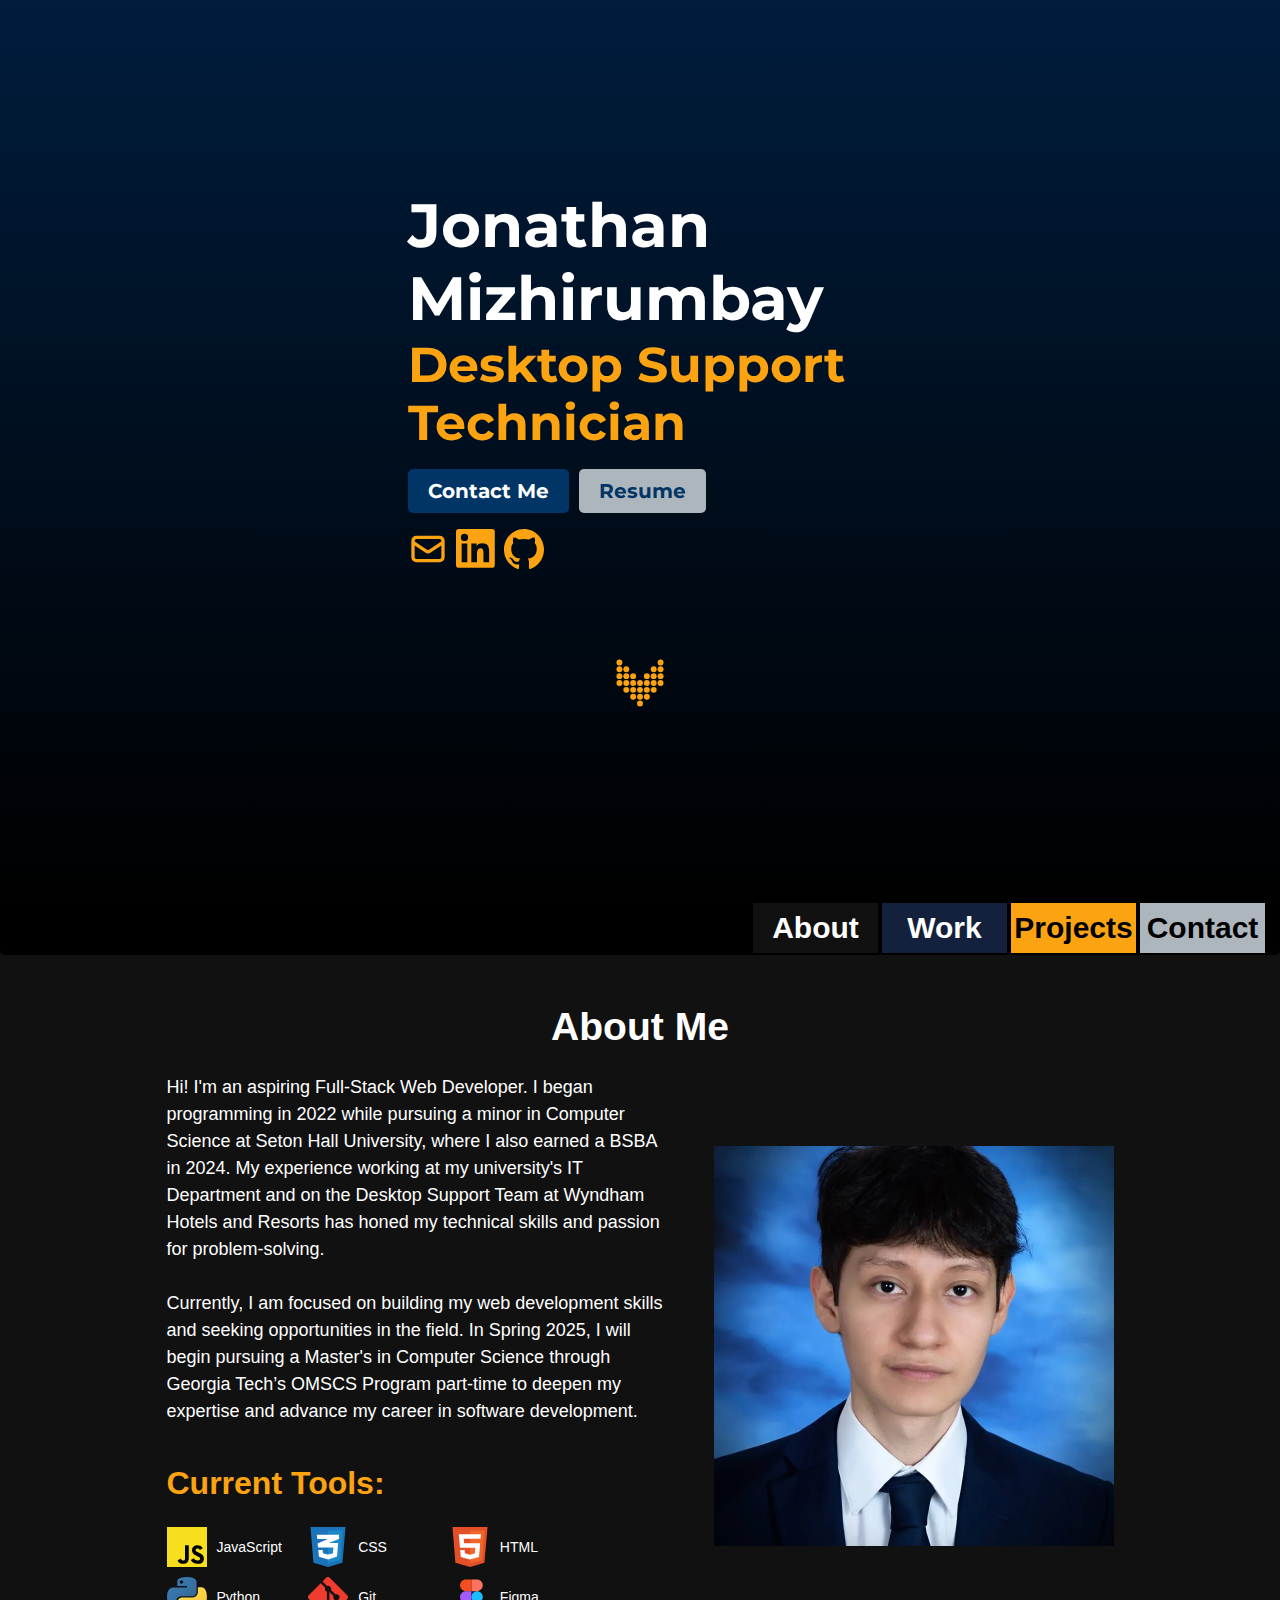
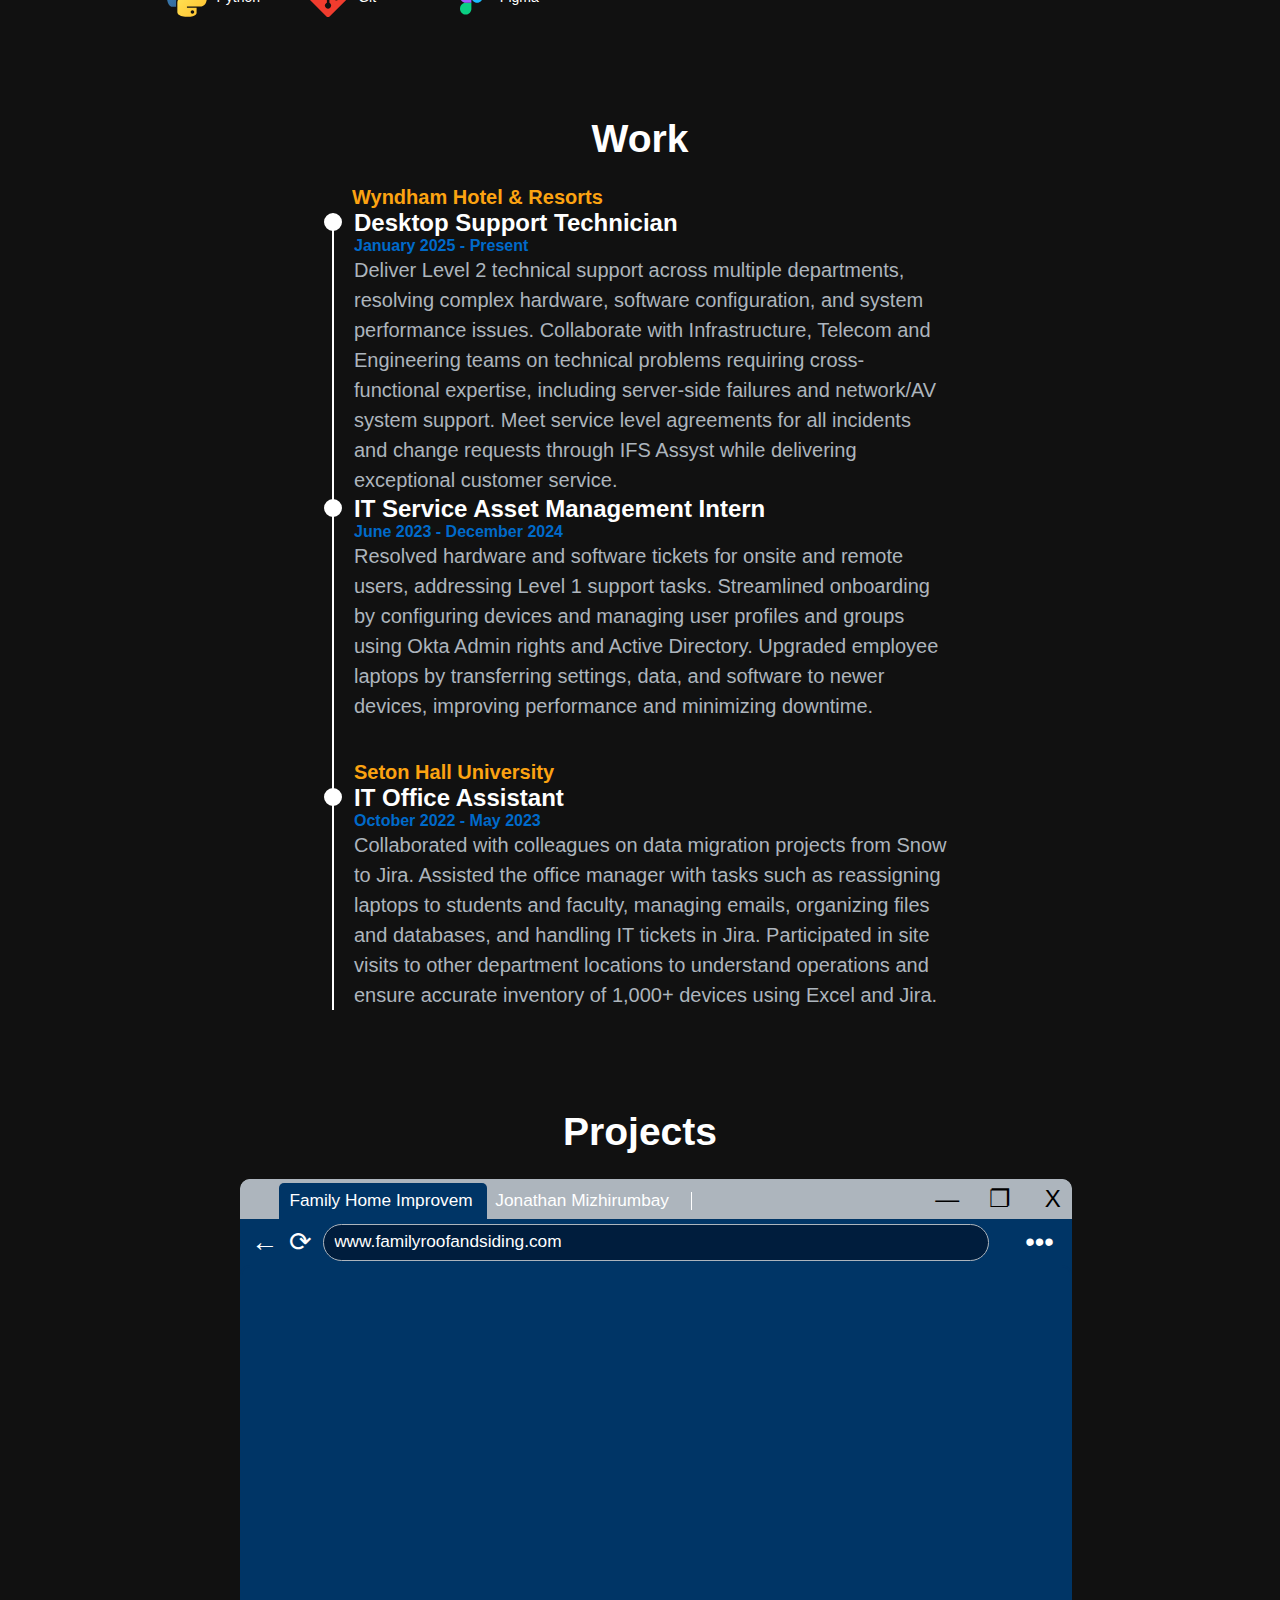
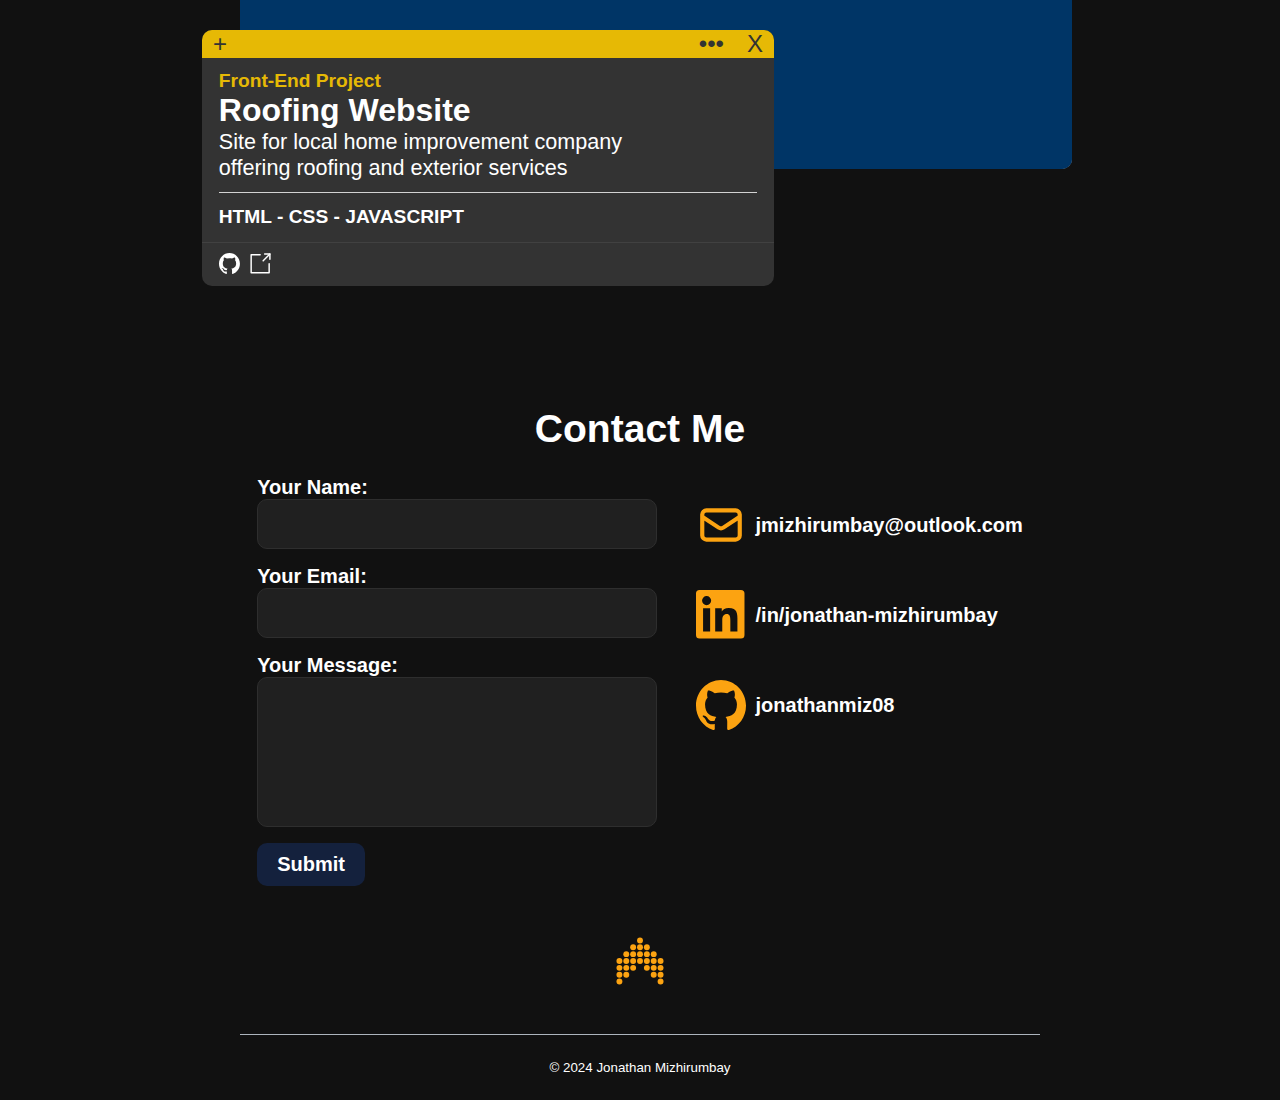
==== commit a735ed46: "Update #Work section and Role title on #Hero section" ====
--- a/index.html
+++ b/index.html
@@ -17,7 +17,7 @@
 
         <div id="hero-container">
             <h1>Jonathan Mizhirumbay</h1>
-            <h2>Aspiring Software Engineer</h2>
+            <h2>Desktop Support Technician</h2>
             <div id="hero-buttons">
                 <a href="#contact" class="hero-button">Contact Me</a>
                 <button class="hero-button" id="resume-button">Resume</button>
@@ -38,14 +38,14 @@
 
         </div>
 
-        <a href="#nav" id="arrow"><img src="SVGs/web-arrow.svg"> </a>
+        <a href="#about" id="arrow"><img src="SVGs/web-arrow.svg"> </a>
 
     </section>
     <nav id="nav" aria-label="Main navigation">
         <!--Navigation Content-->
         <div id="nav-container">
             <ul id="nav-menu"  aria-label="Navigation menu" role="menu">
-                <li><a href="#nav">About</a></li>
+                <li><a href="#about">About</a></li>
                 <li><a href="#work">Work</a></li>
                 <li><a href="#projects">Projects</a></li>
                 <li><a href="#contact">Contact</a></li>
@@ -116,25 +116,33 @@
         <div id="work-container">
             <h3>Work</h3>
             <ul class="work-list">
-                <li class="work-company">Wyndham Hotel & Resorts</li>
-                <li class="work-title">IT Desktop Support Intern</li>
+                <li id="current-company" class="work-company">Wyndham Hotel & Resorts</li>
+                <li id="current-role" class="work-title">Desktop Support Technician</li>
+                <li class="work-period">January 2025 - Present</li>
+                <li class="work-tasks">
+                    Deliver Level 2 technical support across multiple departments, resolving complex hardware,
+                    software configuration, and system performance issues. Collaborate with Infrastructure, Telecom and
+                    Engineering teams on technical problems requiring cross-functional expertise, including server-side
+                    failures and network/AV system support. Meet service level agreements for all incidents and change
+                    requests through IFS Assyst while delivering exceptional customer service.
+                </li>
+                <li class="work-title">IT Service Asset Management Intern</li>
                 <li class="work-period">June 2023 - December 2024</li>
                 <li class="work-tasks">
-                        Resolved hardware and software tickets for onsite and remote users, addressing Level 1 and Level
-                        2 support tasks. Streamlined onboarding by configuring devices and managing user profiles and
-                        groups using Okta Admin rights and Active Directory. Upgraded employee laptops by transferring
-                        settings, data, and software to newer devices, improving performance and minimizing downtime.
-
+                    Resolved hardware and software tickets for onsite and remote users, addressing Level 1 support tasks.
+                    Streamlined onboarding by configuring devices and managing user profiles and
+                    groups using Okta Admin rights and Active Directory. Upgraded employee laptops by transferring
+                    settings, data, and software to newer devices, improving performance and minimizing downtime.
                 </li>
                 <li class="work-company">Seton Hall University</li>
                 <li class="work-title">IT Office Assistant</li>
                 <li class="work-period">October 2022 - May 2023</li>
                 <li class="work-tasks">
-                        Collaborated with colleagues on data migration projects from Snow to Jira. Assisted the office
-                        manager with tasks such as reassigning laptops to students and faculty, managing emails,
-                        organizing files and databases, and handling IT tickets in Jira. Participated in site visits to other
-                        department locations to understand operations and ensure accurate inventory of 1,000+ devices
-                        using Excel and Jira.
+                    Collaborated with colleagues on data migration projects from Snow to Jira. Assisted the office
+                    manager with tasks such as reassigning laptops to students and faculty, managing emails,
+                    organizing files and databases, and handling IT tickets in Jira. Participated in site visits to other
+                    department locations to understand operations and ensure accurate inventory of 1,000+ devices
+                    using Excel and Jira.
                 </li>
             </ul>
         </div>
--- a/style.css
+++ b/style.css
@@ -50,7 +50,7 @@
 
 
 #hero-container {
-    width: 29em;
+    width: 29rem;
     max-width: 85%;
     line-height: 1.2;
 }
@@ -97,7 +97,7 @@
 
 
 h1 {
-    font-size: 3.815em; /*min(3.815em,calc((3.815/32) * 0.45)*100vw);*/
+    font-size: 3.815em;
     font-family: "Montserrat", sans-serif;
     font-optical-sizing: auto;
     font-weight: bold;
@@ -106,7 +106,7 @@
 }
 
 h2 {
-    font-size: 3.052em; /*min(3.052em,calc((3.052/32) * 0.45)*100vw);*/
+    font-size: 3.052em;
     font-family: "Montserrat", sans-serif;
     font-optical-sizing: auto;
     font-weight: bold;
@@ -124,7 +124,7 @@
     padding: 10px 20px;
     border: none;
     border-radius: 5px;
-    font-size: 1.25em;/*min(1.25em,calc((1.25/32) * 0.45)*100vw);*/
+    font-size: 1.25rem;
     font-family: "Montserrat", sans-serif;
     font-optical-sizing: auto;
     font-weight: bold;
@@ -199,20 +199,18 @@
     Why: To ensure the lines don't break or overflow and maintain design.
      */
     h1 {
-        font-size: min(2.98em,calc((3.815/32) * 85vw));
+        font-size: 2.98rem;
     }
 
     h2 {
-        font-size: min(2.384em,calc((3.052/32) * 85vw));
+        font-size: 2.384rem;
     }
 
     .hero-button {
-        font-size: min(1em,4vw * .85);
-    }
-
-    #hero-summary-container {
-        width: 25em;
-    }
+        font-size: 1rem;
+    }
+
+
 
     #arrow {
         width: 38px;
@@ -371,6 +369,8 @@
     display: flex;
     flex-direction: column;
     align-items: center;
+    scroll-margin-top: 55px;
+
 }
 
 #about-container {
@@ -403,14 +403,14 @@
 
 h3 {
     color: white;
-    font-size: 2.441em;
+    font-size: 2.441rem;
     font-weight: bold;
     text-align: center;
     margin-bottom: 25px;
 }
 
 #about-description {
-    font-size: 1.125em;
+    font-size: 1.125rem;
     line-height: 1.5;
     color: white;
     font-weight: 400;
@@ -425,12 +425,13 @@
 }
 
 #skill-tools {
-    width: 23.5rem;
+    max-width: 100%;
+    width: 31.25rem;
     height: auto;
     display: grid;
-    grid-template-columns: repeat(auto-fill,minmax(min(7rem,90%), 1fr));
+    grid-template-columns: repeat(auto-fill,minmax(7rem, 1fr));
     row-gap: 10px;
-    font-size: min(0.875rem,2.1vw);
+    font-size: 0.875rem;
     color: white;
     text-align: center;
     font-weight: 400;
@@ -452,15 +453,15 @@
 
 @media screen and (max-width: 430px) {
     h3 {
-        font-size: 1.953em;
+        font-size: 1.953rem;
     }
 
     #about-description {
-        font-size: 1.125em;
+        font-size: 1.125rem;
     }
 
     #skill-tools-title {
-        font-size: 1.8em;
+        font-size: 1.8rem;
     }
 }
 
@@ -476,7 +477,7 @@
 }
 
 #work-container {
-    width: min(38.5em, 85%);
+    width: min(38.5rem, 85%);
 }
 
 
@@ -487,64 +488,31 @@
 }
 
 .work-company {
-    font-size: 1.25em;
+    font-size: 1.25rem;
     font-weight: 600;
     color: #FCA311;
 }
 
-.work-company:nth-child(1) {
-    border-left: none;
-}
 
 
 .work-title {
-    font-size: 1.5em;
+    font-size: 1.5rem;
     font-weight: 600;
     color: white;
 
 }
 
-.work-title:nth-child(2) {
-    border-color: transparent;
-    border-image: linear-gradient(to bottom, transparent 41%, white 59%) 1;
-}
-
-
-
 .work-title::before {
-     content: "";
-     width: 10px;
-     height: 10px;
-     background-color: white;
-     display: inline-block;
-     border-radius: 15px;
-     margin-right: 12px;
-     margin-left: -30px;
-     border: 4px solid white;
- }
-
-/*
-@keyframes pulse {
-    0%, 100% {
-        background-color: red;
-    }
-    50% {
-        background-color: white;
-    }
-
-}
-
- */
-
-.work-title:nth-child(2)::before {
-    animation: pulse 2s infinite;
-
-}
-
-.work-tasks:nth-child(4) {
-    padding-bottom: 40px;
-}
-
+    content: "";
+    width: 10px;
+    height: 10px;
+    background-color: white;
+    display: inline-block;
+    border-radius: 15px;
+    margin-right: 12px;
+    margin-left: -30px;
+    border: 4px solid white;
+}
 .work-period {
     font-weight: 600;
     color: #006aca;
@@ -554,27 +522,57 @@
     font-weight: 400;
     color: #ADB5BD;
     line-height: 1.5;
-    font-size: 1.25em;
-}
+    font-size: 1.25rem;
+}
+
+.work-tasks:nth-child(7) {
+    padding-bottom: 40px;
+}
+
+
+#current-company {
+    border-left: none;
+}
+#current-role {
+    border-image: linear-gradient(to bottom, transparent 41%, white 59%) 1;
+}
+
+@keyframes pulse {
+    0%, 100% {
+        background-color: red;
+    }
+    50% {
+        background-color: white;
+    }
+
+}
+
+
+
+#current-role::before {
+    animation: pulse 2s infinite;
+
+}
+
 
 @media screen and (max-width: 430px) {
     .work-company {
-        font-size: 1.125em;
+        font-size: 1.125rem;
 
     }
 
     .work-title {
-        font-size: 1.35em;
+        font-size: 1.35rem;
 
 
     }
 
     .work-period {
-        font-size: 0.9em;
+        font-size: 0.9rem;
     }
     .work-tasks {
 
-        font-size: 1.125em;
+        font-size: 1.125rem;
     }
 }
 
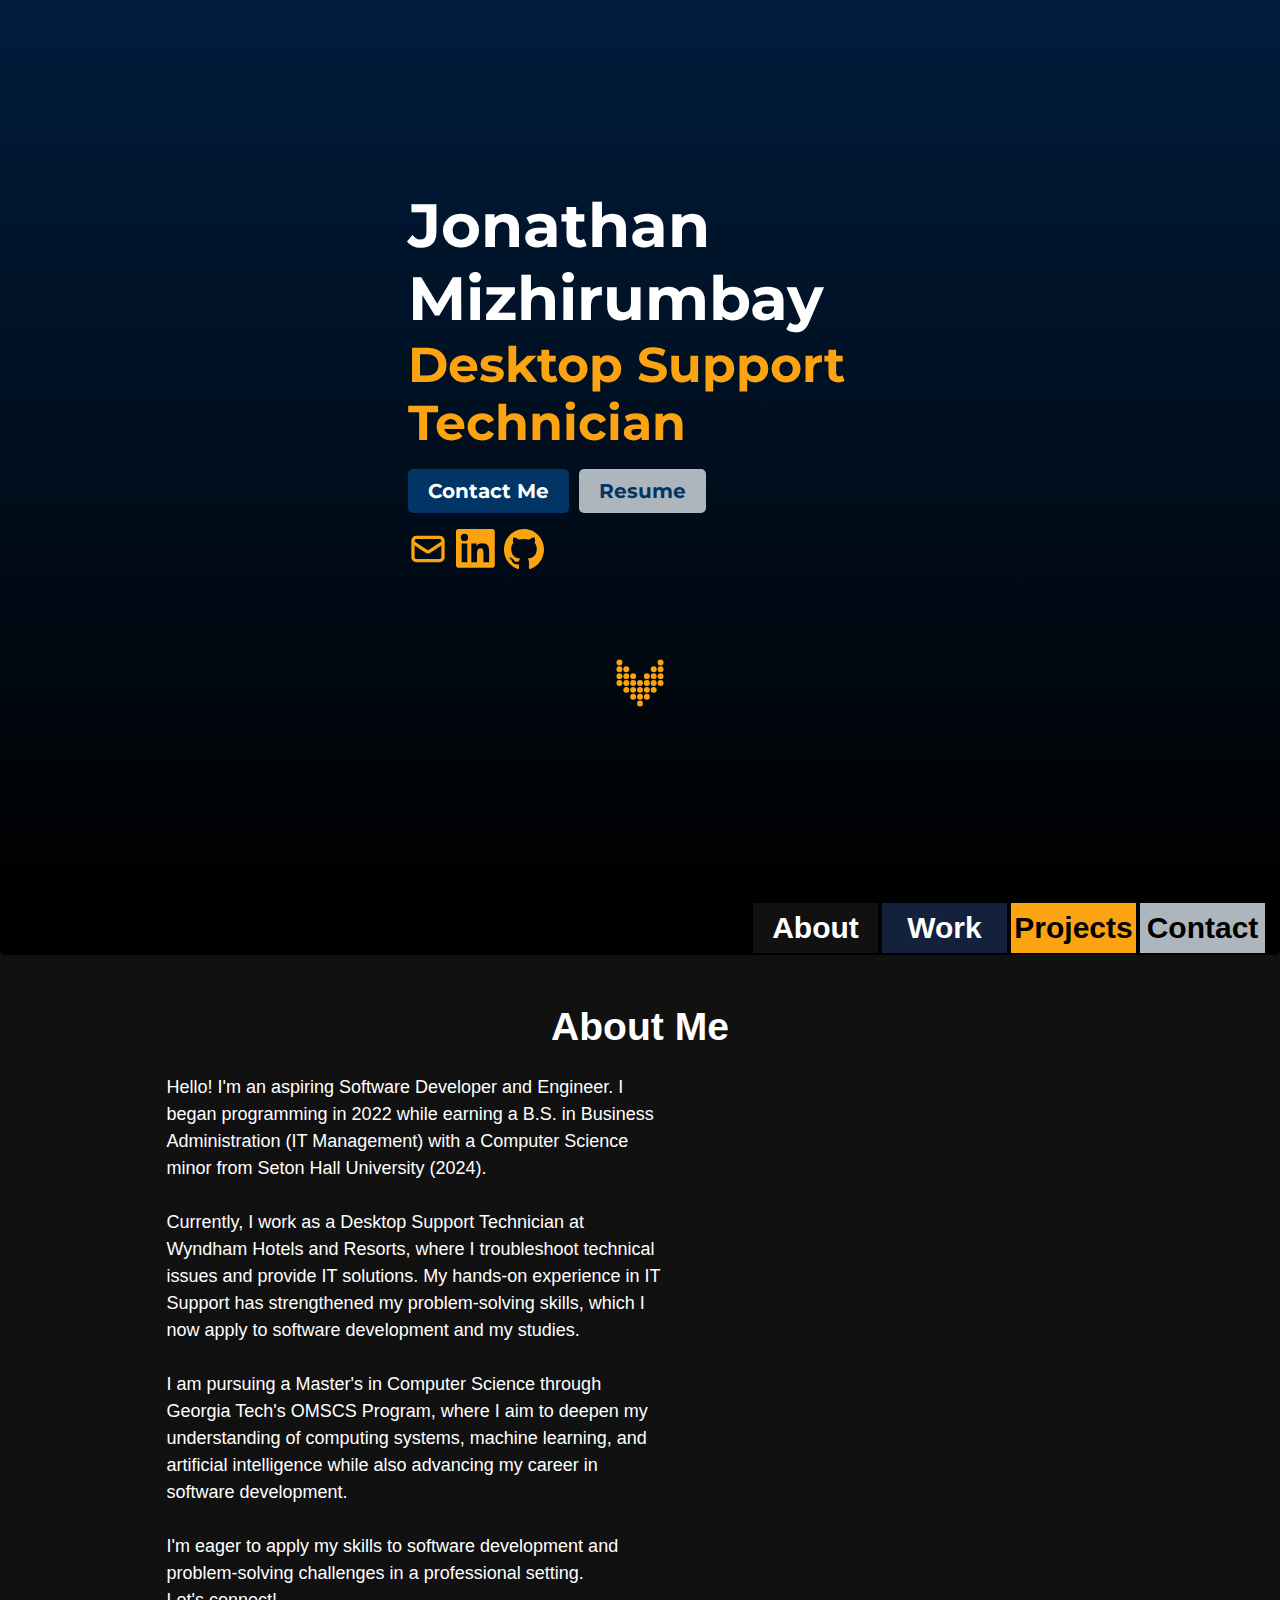
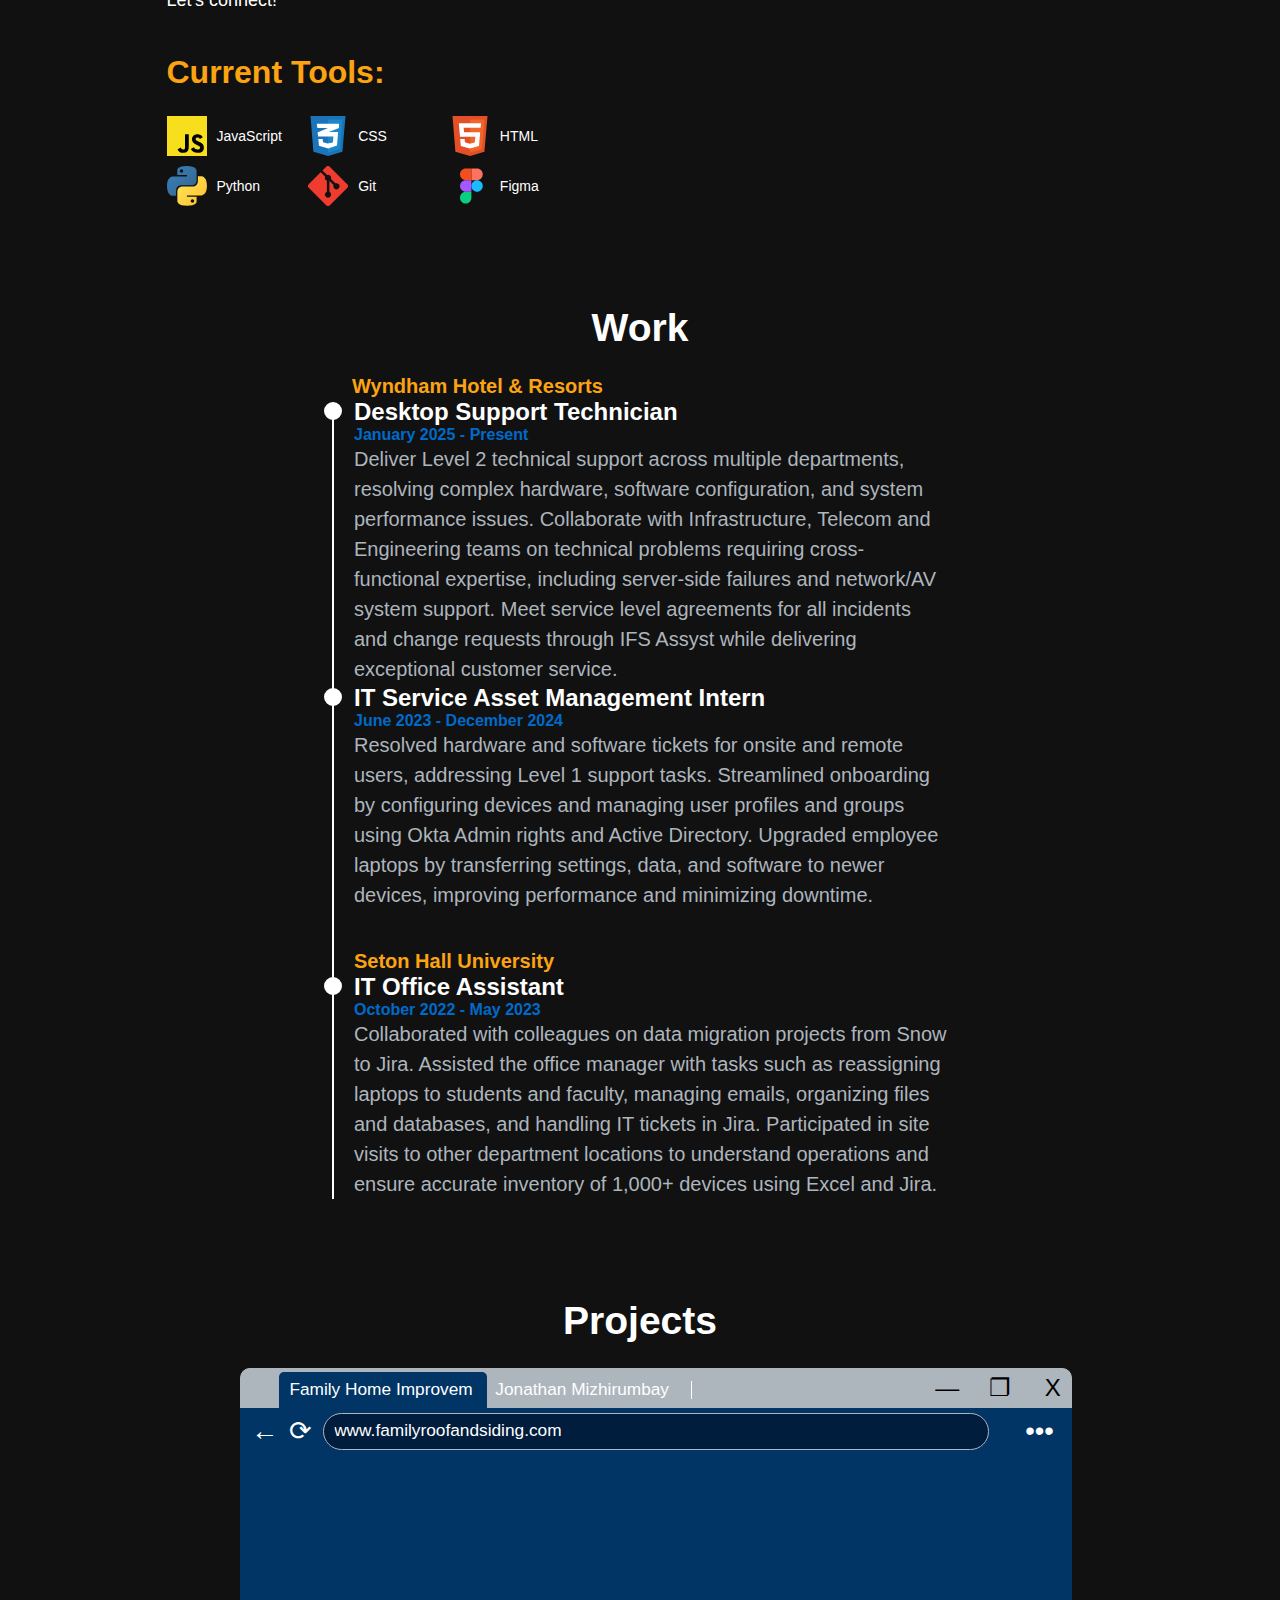
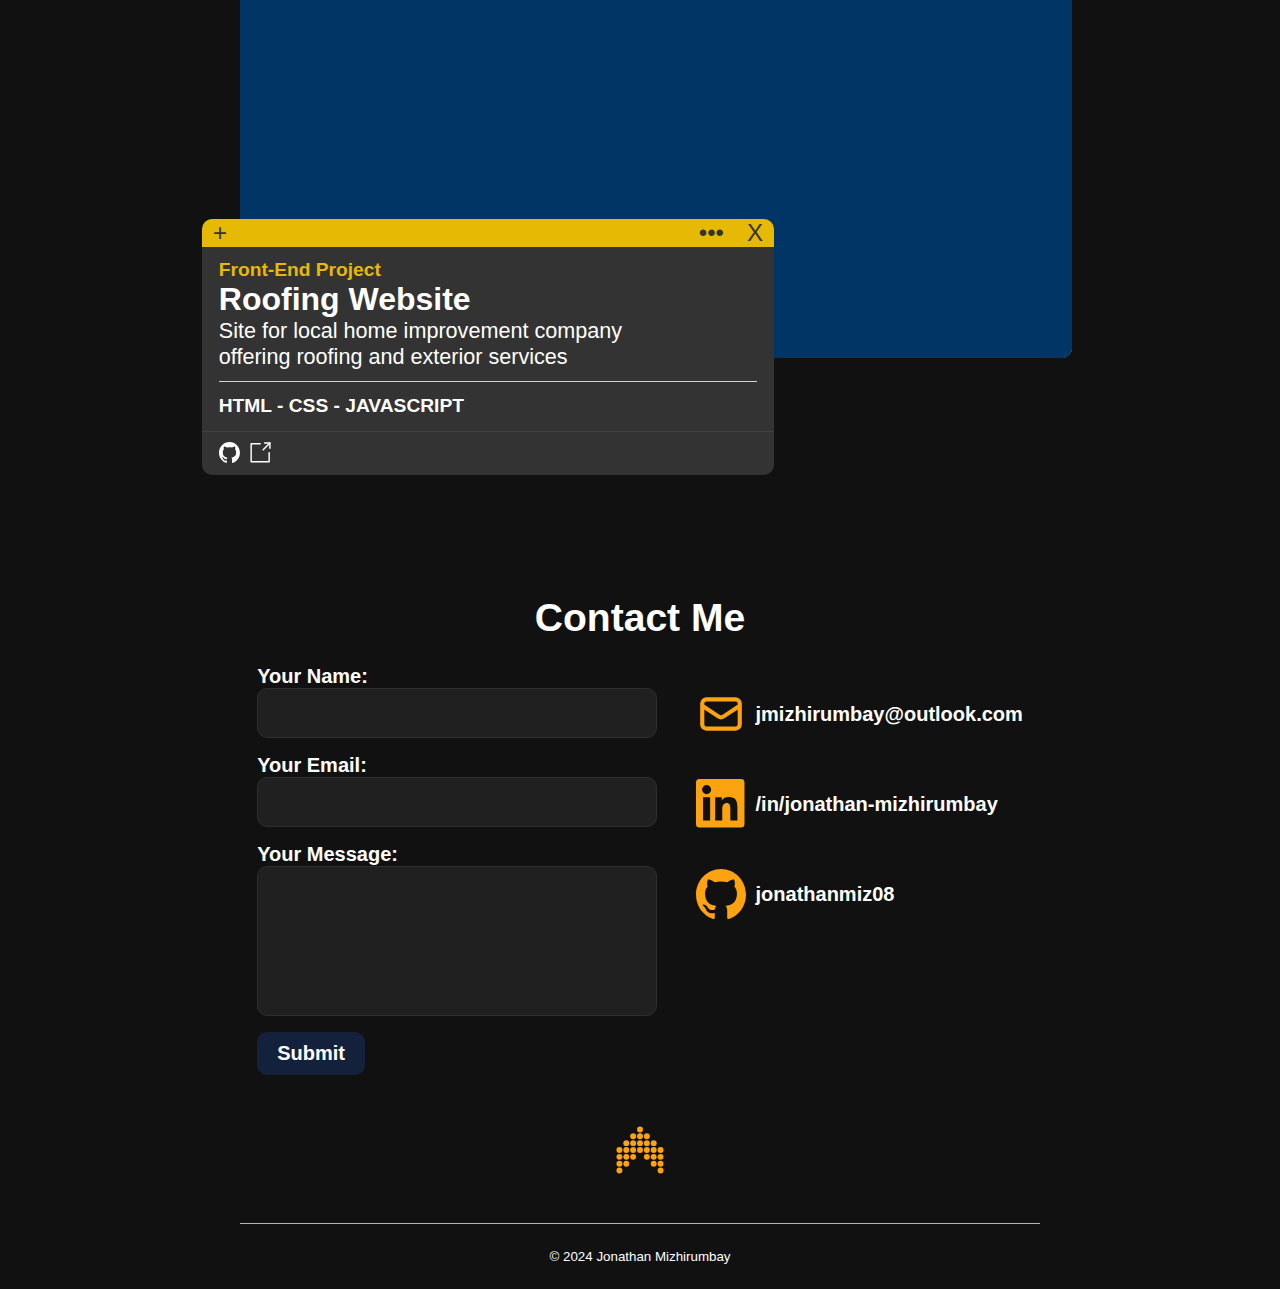
==== commit e115f9f0: "Update about written statement" ====
--- a/index.html
+++ b/index.html
@@ -63,14 +63,20 @@
             <div id="about-container">
                 <div>
                     <p id="about-description">
-                        Hi! I'm an aspiring Full-Stack Web Developer. I began programming in 2022 while
-                        pursuing a minor in Computer Science at Seton Hall University, where I also earned a BSBA in 2024. My
-                        experience working at my university's IT Department and on the Desktop Support
-                        Team at Wyndham Hotels and Resorts has honed my technical skills and passion for problem-solving.
+                        Hello! I'm an aspiring Software Developer and Engineer. I began programming in 2022 while
+                        earning a B.S. in Business Administration (IT Management) with a Computer Science minor from
+                        Seton Hall University (2024).
                         <br></br>
-                        Currently, I am focused on building my web development skills and seeking opportunities in the field. In
-                        Spring 2025, I will begin pursuing a Master's in Computer Science through Georgia Tech’s OMSCS Program
-                        part-time to deepen my expertise and advance my career in software development.
+                        Currently, I work as a Desktop Support Technician at Wyndham Hotels and Resorts, where I
+                        troubleshoot technical issues and provide IT solutions. My hands-on experience in  IT Support has
+                        strengthened my problem-solving skills, which I now apply to software development and my studies.
+                        <br></br>
+                        I am pursuing a Master's in Computer Science through Georgia Tech's OMSCS Program, where I aim
+                        to deepen my understanding of computing systems, machine learning, and artificial intelligence
+                        while also advancing my career in software development.
+                        <br></br>
+                        I'm eager to apply my skills to software development and problem-solving challenges in a
+                        professional setting. <br>Let's connect!
                     </p>
                     <div id="skill-tools-title">Current Tools:</div>
                     <div id="skill-tools">
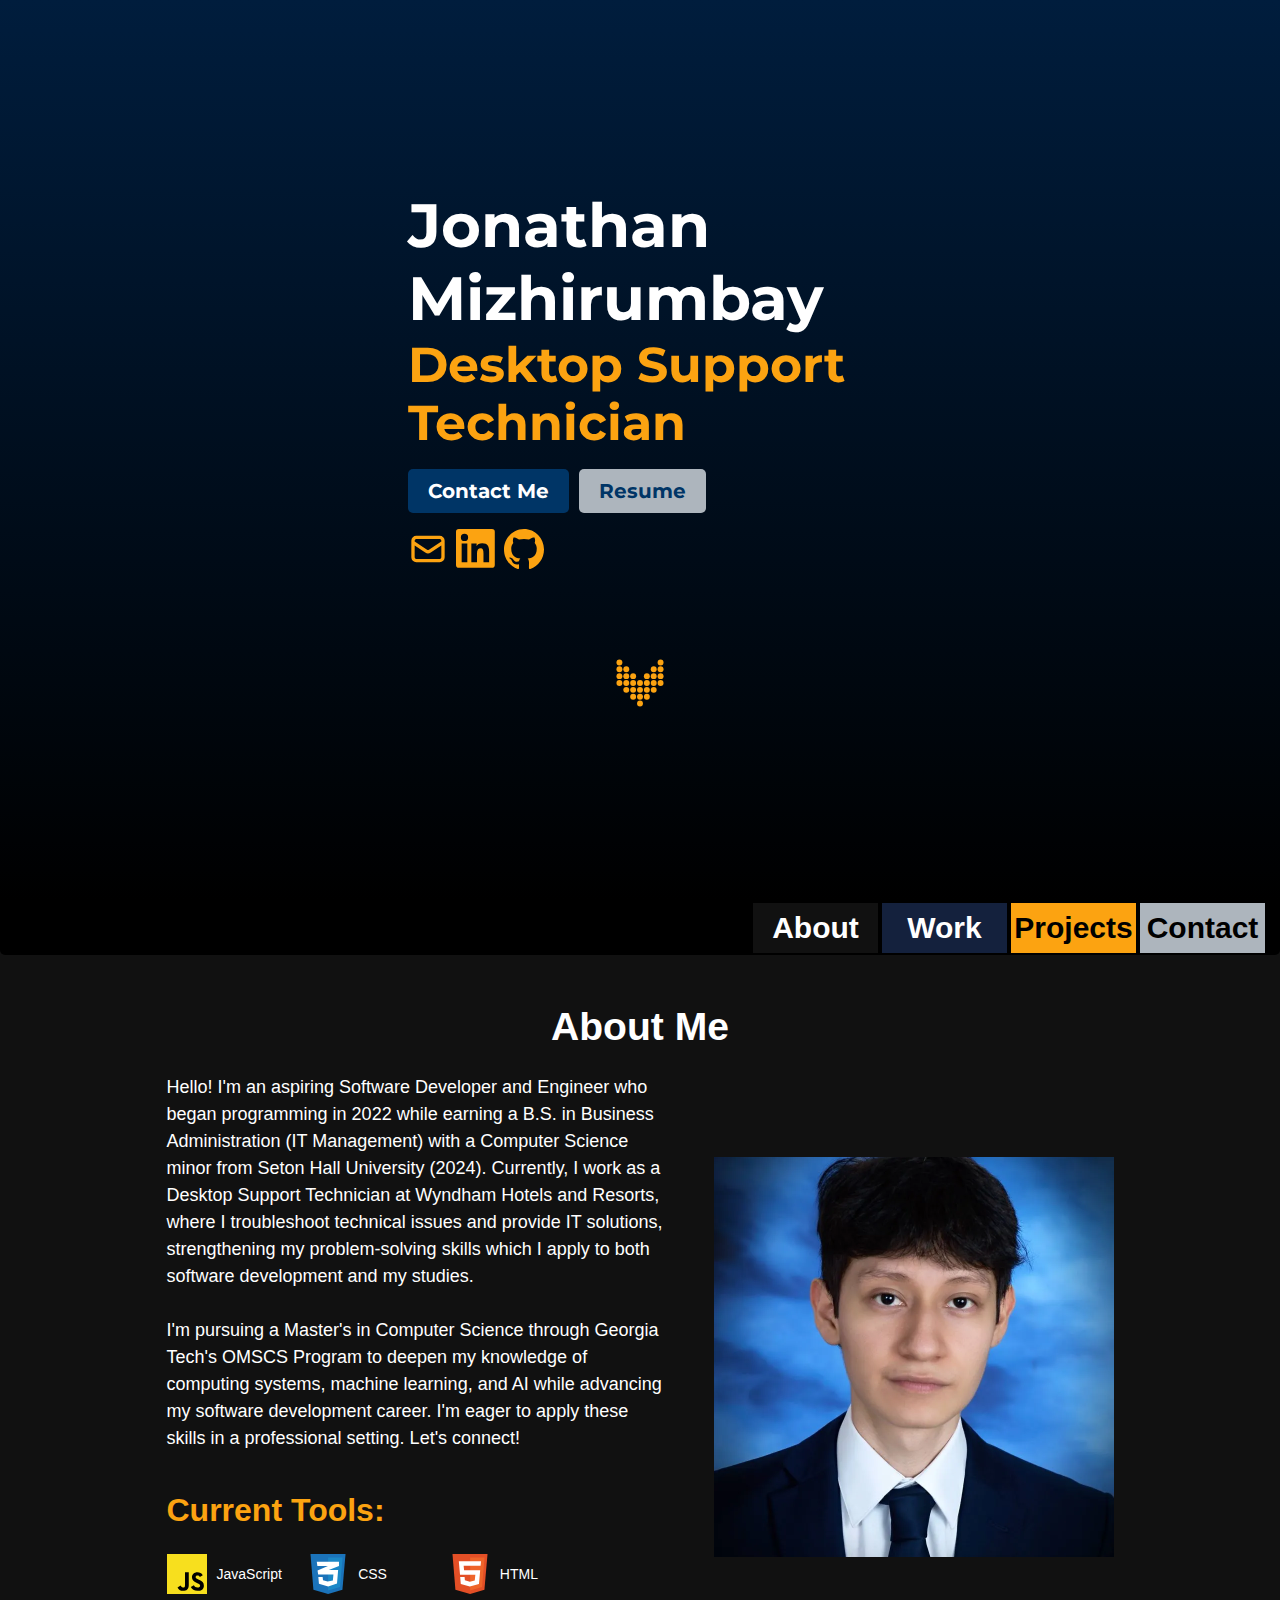
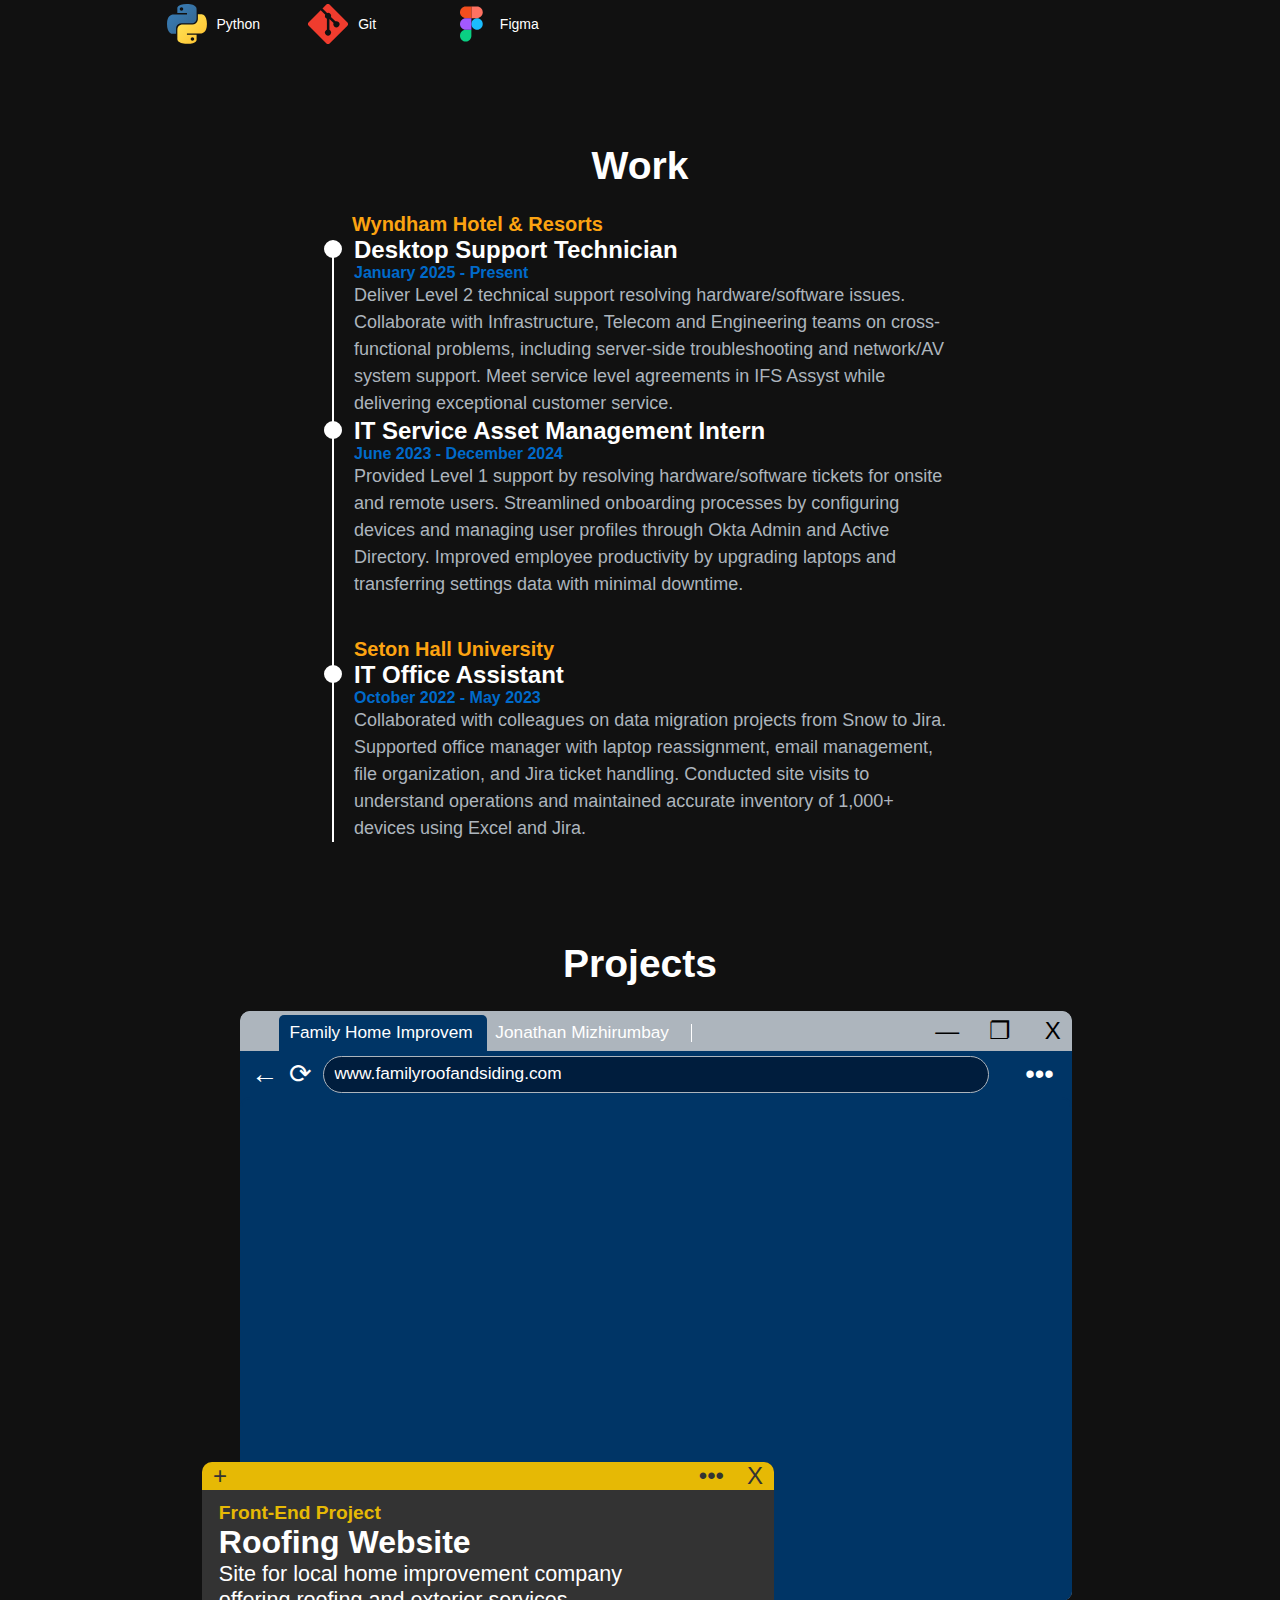
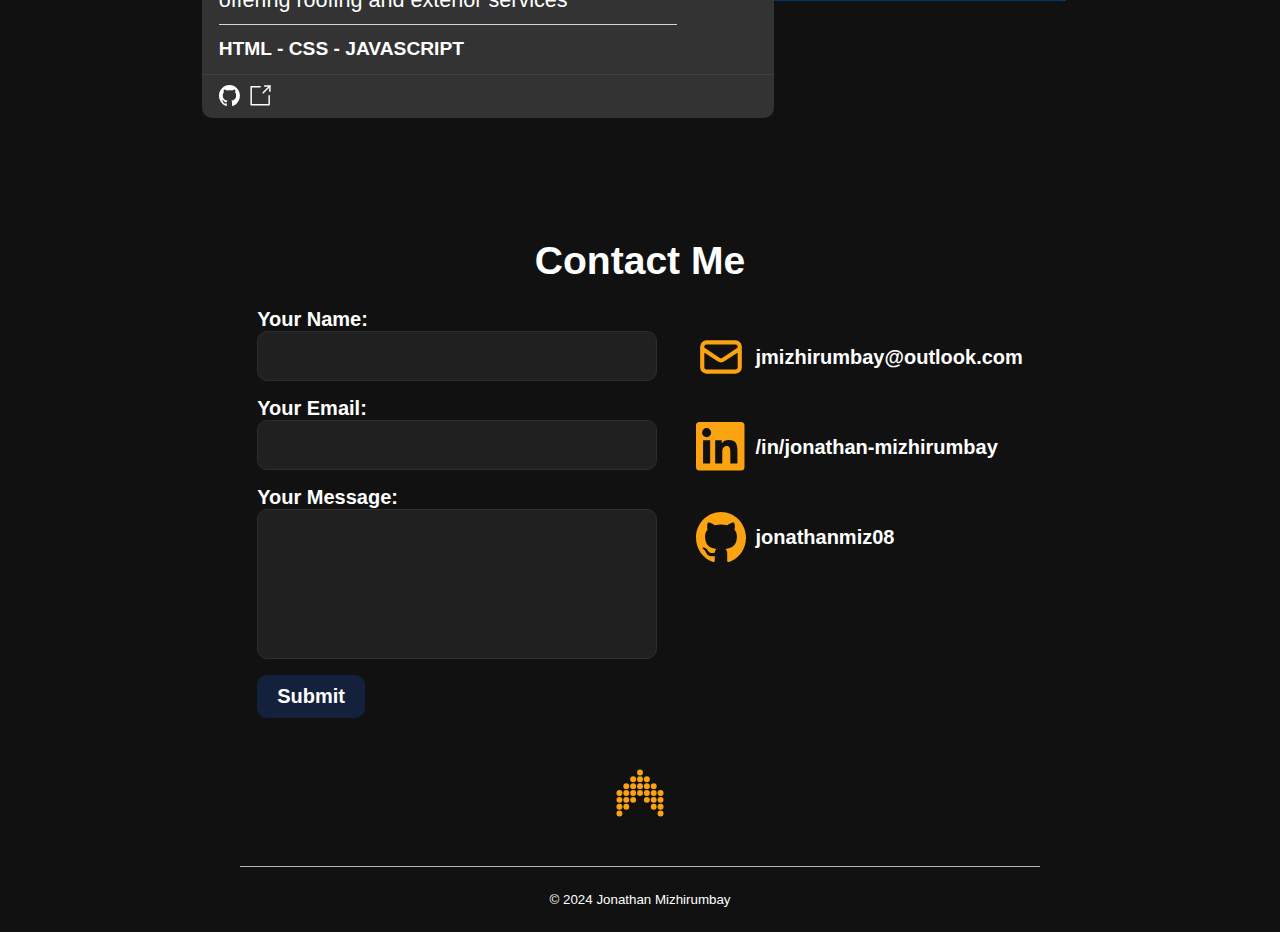
==== commit d8f8d6b1: "Update Work, About, and Project sections" ====
--- a/index.html
+++ b/index.html
@@ -63,20 +63,16 @@
             <div id="about-container">
                 <div>
                     <p id="about-description">
-                        Hello! I'm an aspiring Software Developer and Engineer. I began programming in 2022 while
-                        earning a B.S. in Business Administration (IT Management) with a Computer Science minor from
-                        Seton Hall University (2024).
+                        Hello! I'm an aspiring Software Developer and Engineer who began programming in 2022 while earning
+                        a B.S. in Business Administration (IT Management) with a Computer Science minor from
+                        Seton Hall University (2024). Currently, I work as a Desktop Support Technician at Wyndham Hotels and Resorts,
+                        where I troubleshoot technical issues and provide IT solutions, strengthening my problem-solving skills
+                        which I apply to both software development and my studies.
                         <br></br>
-                        Currently, I work as a Desktop Support Technician at Wyndham Hotels and Resorts, where I
-                        troubleshoot technical issues and provide IT solutions. My hands-on experience in  IT Support has
-                        strengthened my problem-solving skills, which I now apply to software development and my studies.
-                        <br></br>
-                        I am pursuing a Master's in Computer Science through Georgia Tech's OMSCS Program, where I aim
-                        to deepen my understanding of computing systems, machine learning, and artificial intelligence
-                        while also advancing my career in software development.
-                        <br></br>
-                        I'm eager to apply my skills to software development and problem-solving challenges in a
-                        professional setting. <br>Let's connect!
+                        I'm pursuing a Master's in Computer Science through Georgia Tech's OMSCS Program
+                        to deepen my knowledge of computing systems, machine learning, and AI
+                        while advancing my software development career. I'm eager to apply these skills in a professional setting.
+                        Let's connect!
                     </p>
                     <div id="skill-tools-title">Current Tools:</div>
                     <div id="skill-tools">
@@ -126,28 +122,26 @@
                 <li id="current-role" class="work-title">Desktop Support Technician</li>
                 <li class="work-period">January 2025 - Present</li>
                 <li class="work-tasks">
-                    Deliver Level 2 technical support across multiple departments, resolving complex hardware,
-                    software configuration, and system performance issues. Collaborate with Infrastructure, Telecom and
-                    Engineering teams on technical problems requiring cross-functional expertise, including server-side
-                    failures and network/AV system support. Meet service level agreements for all incidents and change
-                    requests through IFS Assyst while delivering exceptional customer service.
+                    Deliver Level 2 technical support resolving hardware/software issues. Collaborate with Infrastructure,
+                    Telecom and Engineering teams on cross-functional problems, including server-side
+                    troubleshooting and network/AV system support. Meet service level agreements in IFS Assyst
+                    while delivering exceptional customer service.
                 </li>
                 <li class="work-title">IT Service Asset Management Intern</li>
                 <li class="work-period">June 2023 - December 2024</li>
                 <li class="work-tasks">
-                    Resolved hardware and software tickets for onsite and remote users, addressing Level 1 support tasks.
-                    Streamlined onboarding by configuring devices and managing user profiles and
-                    groups using Okta Admin rights and Active Directory. Upgraded employee laptops by transferring
-                    settings, data, and software to newer devices, improving performance and minimizing downtime.
+                    Provided Level 1 support by resolving hardware/software tickets for onsite and remote users.
+                    Streamlined onboarding processes by configuring devices and managing user profiles through Okta Admin
+                    and Active Directory. Improved employee productivity by upgrading laptops and transferring settings
+                    data with minimal downtime.
                 </li>
                 <li class="work-company">Seton Hall University</li>
                 <li class="work-title">IT Office Assistant</li>
                 <li class="work-period">October 2022 - May 2023</li>
                 <li class="work-tasks">
-                    Collaborated with colleagues on data migration projects from Snow to Jira. Assisted the office
-                    manager with tasks such as reassigning laptops to students and faculty, managing emails,
-                    organizing files and databases, and handling IT tickets in Jira. Participated in site visits to other
-                    department locations to understand operations and ensure accurate inventory of 1,000+ devices
+                    Collaborated with colleagues on data migration projects from Snow to Jira. Supported office
+                    manager with laptop reassignment, email management, file organization, and Jira ticket handling.
+                    Conducted site visits to understand operations and maintained accurate inventory of 1,000+ devices
                     using Excel and Jira.
                 </li>
             </ul>
--- a/style.css
+++ b/style.css
@@ -389,7 +389,6 @@
 
 #headshot-picture {
     width: min(85%, 25rem);
-    height: 25rem;
 
     aspect-ratio: 1/1;
 }
@@ -457,7 +456,7 @@
     }
 
     #about-description {
-        font-size: 1.125rem;
+        font-size: 1rem;
     }
 
     #skill-tools-title {
@@ -522,7 +521,7 @@
     font-weight: 400;
     color: #ADB5BD;
     line-height: 1.5;
-    font-size: 1.25rem;
+    font-size: 1.125rem;
 }
 
 .work-tasks:nth-child(7) {
@@ -572,7 +571,7 @@
     }
     .work-tasks {
 
-        font-size: 1.125rem;
+        font-size: 1rem;
     }
 }
 
@@ -829,7 +828,7 @@
 #description-tab {
     width: 100%;
     background-color: #E6B905;
-    font-size: min(1.5em,4.245283vw);
+    font-size: 1.5rem; /*min(1.5em,4.245283vw);*/
     display: flex;
     justify-content: center;
     align-items: center;
@@ -866,6 +865,7 @@
     border-bottom-left-radius: 10px;
     border-bottom-right-radius: 10px;
     overflow: hidden;
+    font-size: 1rem;
 }
 
 .description-written.hidden {
@@ -875,46 +875,47 @@
 
 
 .project-text {
-    width: min(28.6em,94%);
+    width: min(28.6em,80%);
     margin-left: 3%;
-    padding: min(0.7em, calc(1.69811321vw * 1.5)) 0;
+    padding: 0.7em 0;/*min(0.7em, calc(1.69811321vw * 1.275)) 0;*/
+    font-size: 1em;
 
 }
 
 .project-type {
-    font-size: min(1.2em,calc(2.971698vw * 1.5));
+    font-size: 1.2em;/*min(1.2em,calc(2.971698vw * 1.275));*/
     color: #E6B905;
     font-weight: 600;
 }
 
 .project-title {
-    font-size: min(2em,calc(5.09433962vw * 1.5));
+    font-size: 2em;/*min(2em,calc(5.09433962vw * 1.275));*/
     color: white;
     font-weight: 600;
 }
 
 .project-brief {
-    font-size: min(1.35em, calc(3.389622642vw * 1.5));
+    font-size: 1.35em;/*min(1.35em, calc(3.389622642vw * 1.275));*/
     color:white;
     font-weight: 400;
 
 }
 
 .project-tech {
-    width: min(28.6em,94%);
+    width: min(28.6em,80%);
     border-top: lightgray 1px solid;
-    font-size: min(1.2em,calc(2.971698vw * 1.5));
+    font-size: 1.2em;/*min(1.2em,calc(2.971698vw * 1.275));*/
     font-weight: 600;
     align-items: center;
     color: white;
     margin-left: 3%;
     display: flex;
-    padding: min(0.7em, calc(1.69811321vw * 1.5)) 0;
+    padding: 0.7em 0;/*min(0.7em, calc(1.69811321vw * 1.275)) 0;*/
 }
 
 .project-links {
     width: 100%;
-    height: min(2.7em, calc(6.79245283vw * 1.5));
+    height: 2.7em;/*min(2.7em, calc(6.79245283vw * 1.275));*/
     border-top: #414141 1px solid;
     display: flex;
     justify-content: start;
@@ -947,9 +948,16 @@
         margin: 0;
     }
     #project-description-container {
-        max-width: 90%;
+        max-width: 77%;
         margin: 0;
     }
+
+    .description-written {
+        font-size: 0.8rem;
+        line-height: 1.125;
+
+    }
+
 }
 
 @media screen and (max-width: 992px) {
